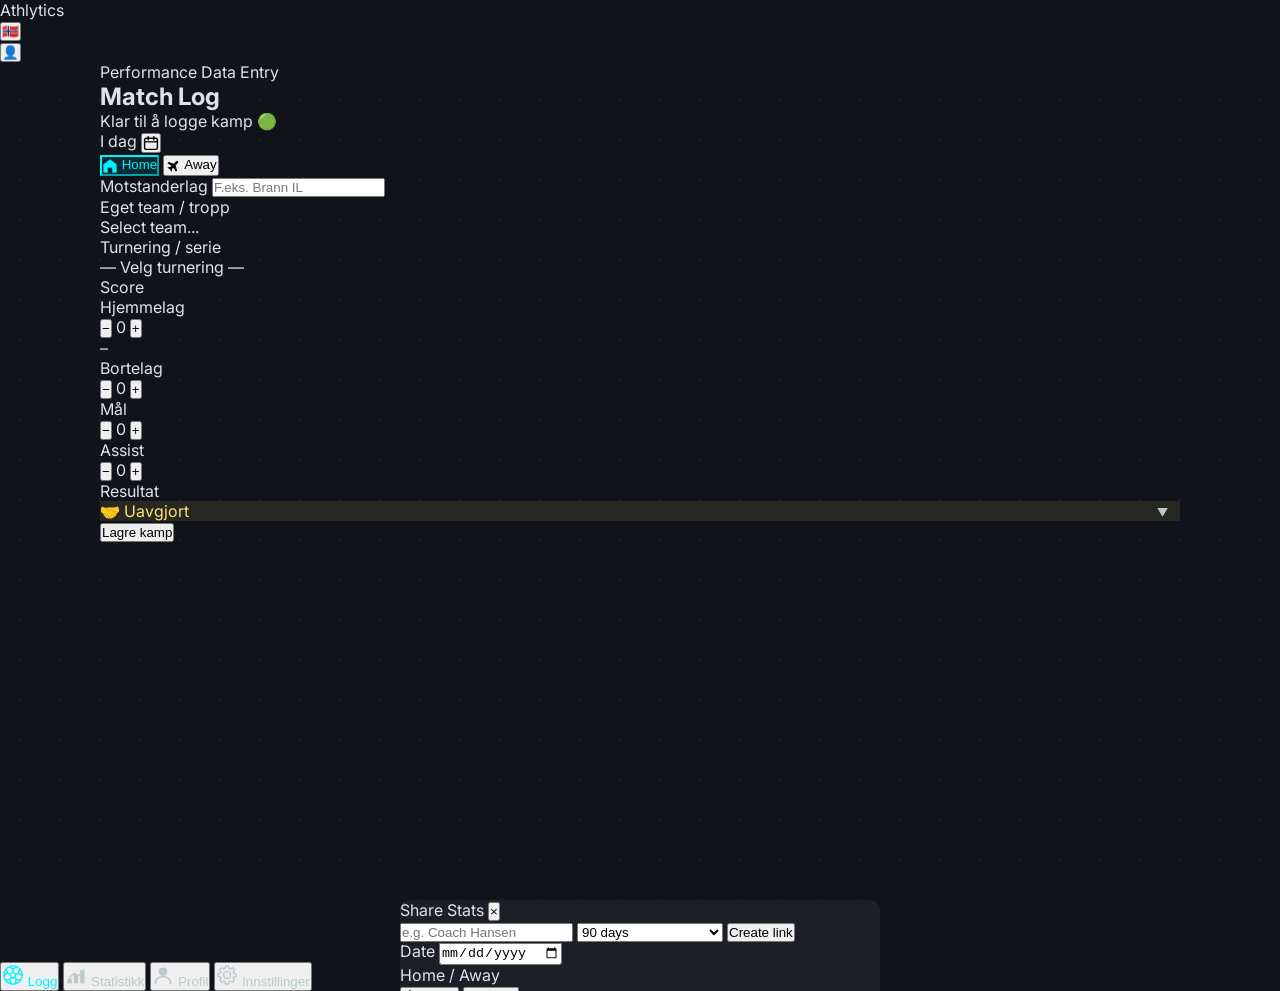
==== app.html @ 0e570acd "fix(redesign): address code review — restore missing IDs, fix pricing, demo banner - Add id="team-ch" ====
<!DOCTYPE html>
<html lang="no" class="dark">
<head>
<meta charset="UTF-8">
<meta name="viewport" content="width=device-width, initial-scale=1.0, maximum-scale=1.0, user-scalable=no">
<meta name="mobile-web-app-capable" content="yes">
<meta name="apple-mobile-web-app-capable" content="yes">
<meta name="apple-mobile-web-app-status-bar-style" content="black-translucent">
<meta name="apple-mobile-web-app-title" content="Athlytics">
<meta name="screen-orientation" content="portrait">
<title>Athlytics Sport</title>
<link rel="preconnect" href="https://fonts.googleapis.com">
<link rel="preconnect" href="https://fonts.gstatic.com" crossorigin>
<link href="https://fonts.googleapis.com/css2?family=Space+Grotesk:wght@300;400;500;600;700&family=Inter:wght@400;500;600&display=swap" rel="stylesheet">
<script>
  tailwind.config = {
    darkMode: "class",
    theme: {
      extend: {
        colors: {
          "surface":                   "#10141a",
          "surface-container-lowest":  "#0a0e14",
          "surface-container-low":     "#181c22",
          "surface-container":         "#1c2026",
          "surface-container-high":    "#262a31",
          "surface-container-highest": "#31353c",
          "surface-bright":            "#353940",
          "primary":                   "#e1fdff",
          "primary-container":         "#00f2ff",
          "primary-fixed-dim":         "#00dbe7",
          "on-primary":                "#00363a",
          "on-surface":                "#dfe2eb",
          "on-surface-variant":        "#b9cacb",
          "outline-variant":           "#3a494b",
          "tertiary-fixed":            "#ffe173",
          "error":                     "#ffb4ab",
        },
        fontFamily: {
          "headline": ["Space Grotesk", "sans-serif"],
          "body":     ["Inter", "sans-serif"],
        },
        borderRadius: {
          DEFAULT: "0.5rem",
          lg:      "0.5rem",
          xl:      "0.75rem",
          full:    "9999px",
        },
      },
    },
  }
</script>
<script src="https://cdn.tailwindcss.com"></script>
<script src="https://cdn.jsdelivr.net/npm/chart.js@4/dist/chart.umd.min.js" defer></script>
<link rel="stylesheet" href="style.css">
</head>
<body>

<header class="fixed top-0 inset-x-0 z-50 bg-surface-container-highest/60 backdrop-blur-xl border-b border-outline-variant/30" style="backdrop-filter:blur(20px);-webkit-backdrop-filter:blur(20px);">
  <div class="flex items-center justify-between px-4 h-[52px] max-w-[480px] mx-auto">
    <!-- Logo -->
    <div class="flex items-center gap-2">
      <span class="w-2 h-2 bg-primary-container rounded-sm inline-block"></span>
      <span class="font-headline font-bold text-xs tracking-[0.2em] text-on-surface uppercase">Athlytics</span>
    </div>
    <!-- Right: lang picker + avatar -->
    <div class="flex items-center gap-3">
      <div class="lang-picker-wrap relative">
        <button class="lang-flag-btn text-xl p-1 rounded" id="lang-flag-btn-global" data-action="toggleLangPicker" title="Change language"></button>
        <div class="lang-picker-dropdown hidden absolute right-0 top-9 bg-surface-container border border-outline-variant/40 rounded-xl overflow-hidden z-50 shadow-lg min-w-[140px]" id="lang-picker-dropdown-global">
          <button class="flex items-center gap-2 w-full px-4 py-3 text-on-surface font-body text-sm hover:bg-primary-container/10 text-left" data-action="setLang" data-lang="no"><img src="/icons/flag-no.svg" alt="" class="flag-svg-icon"> Norsk</button>
          <button class="flex items-center gap-2 w-full px-4 py-3 text-on-surface font-body text-sm hover:bg-primary-container/10 text-left" data-action="setLang" data-lang="en"><img src="/icons/flag-en.svg" alt="" class="flag-svg-icon"> English</button>
        </div>
      </div>
      <button class="w-8 h-8 rounded-full bg-surface-container-high border border-outline-variant/40 flex items-center justify-center text-sm" data-action="switchTab" data-tab="profil" aria-label="Profile">
        <span id="nav-avatar-emoji">👤</span>
      </button>
    </div>
  </div>
</header>

  <!-- Demo banner — visible when unauthenticated -->
  <div class="demo-banner fixed top-[52px] inset-x-0 z-40 items-center justify-between gap-2 px-4 py-2 bg-surface-container-high border-b border-outline-variant/40 text-sm" id="demo-banner">
    <span class="text-on-surface-variant" data-i18n="demo_banner_text">You're viewing demo data — create a free account to track your own</span>
    <div class="flex items-center gap-2 shrink-0">
      <button class="px-3 py-1 rounded-full bg-primary-container text-on-primary text-xs font-headline font-semibold" data-action="openAuthOverlay" data-i18n="demo_banner_signup">Sign up free</button>
      <button class="text-on-surface-variant hover:text-on-surface" data-action="dismissDemoBanner" aria-label="Dismiss">✕</button>
    </div>
  </div>

  <!-- Auth overlay — full-screen, hidden by default -->
  <div class="auth-overlay" id="auth-overlay">
    <div class="bg-surface-container rounded-xl w-full max-w-sm mx-4 p-6 border border-outline-variant/40" id="auth-modal" role="dialog" aria-modal="true" aria-labelledby="auth-dialog-title">
      <h2 id="auth-dialog-title" class="sr-only"></h2>

      <!-- Login view -->
      <div class="auth-view" id="auth-login-view">
        <h2 class="font-headline font-semibold text-2xl text-on-surface mb-5" data-i18n="auth_login_title">Log in</h2>
        <div class="hidden text-error text-sm mb-3 p-3 bg-error/10 rounded-lg" id="auth-login-error"></div>
        <form novalidate class="flex flex-col gap-3">
          <input type="email" id="auth-login-email"
                 class="w-full bg-surface-container-low border border-outline-variant/40 rounded-lg px-4 py-3 text-on-surface font-body text-sm outline-none focus:border-primary-container placeholder:text-on-surface-variant"
                 placeholder="Email" autocomplete="email">
          <input type="password" id="auth-login-password"
                 class="w-full bg-surface-container-low border border-outline-variant/40 rounded-lg px-4 py-3 text-on-surface font-body text-sm outline-none focus:border-primary-container placeholder:text-on-surface-variant"
                 placeholder="Password" autocomplete="current-password">
          <button class="w-full py-3 bg-primary-container text-on-primary font-headline font-semibold rounded-lg mt-1" data-action="authLogin" data-i18n="auth_login_btn">Log in</button>
        </form>
        <button class="w-full mt-3 text-on-surface-variant text-sm hover:text-primary-container" data-action="authToggleView" data-i18n="auth_to_signup">Don't have an account? Sign up</button>
      </div>

      <!-- Signup view -->
      <div class="auth-view hidden" id="auth-signup-view">
        <h2 class="font-headline font-semibold text-2xl text-on-surface mb-5" data-i18n="auth_signup_title">Create account</h2>
        <div class="hidden text-error text-sm mb-3 p-3 bg-error/10 rounded-lg" id="auth-signup-error"></div>
        <form novalidate class="flex flex-col gap-3">
          <input type="email" id="auth-signup-email"
                 class="w-full bg-surface-container-low border border-outline-variant/40 rounded-lg px-4 py-3 text-on-surface font-body text-sm outline-none focus:border-primary-container placeholder:text-on-surface-variant"
                 placeholder="Email" autocomplete="email">
          <input type="password" id="auth-signup-password"
                 class="w-full bg-surface-container-low border border-outline-variant/40 rounded-lg px-4 py-3 text-on-surface font-body text-sm outline-none focus:border-primary-container placeholder:text-on-surface-variant"
                 placeholder="Password" autocomplete="new-password">
          <input type="password" id="auth-signup-confirm"
                 class="w-full bg-surface-container-low border border-outline-variant/40 rounded-lg px-4 py-3 text-on-surface font-body text-sm outline-none focus:border-primary-container placeholder:text-on-surface-variant"
                 placeholder="Confirm password" autocomplete="new-password">
          <button class="w-full py-3 bg-primary-container text-on-primary font-headline font-semibold rounded-lg mt-1" data-action="authSignup" data-i18n="auth_signup_btn">Create account</button>
        </form>
        <button class="w-full mt-3 text-on-surface-variant text-sm hover:text-primary-container" data-action="authToggleView" data-i18n="auth_to_login">Already have an account? Log in</button>
      </div>
    </div>
  </div>

<div class="landscape-block">
  <div class="text-4xl mb-3">📱</div>
  <p class="font-headline font-semibold text-on-surface-variant text-sm uppercase tracking-widest" data-i18n="landscape_rotate">Rotate to portrait</p>
</div>

<!-- ══════════════════════════════════ LOGG ══════════════════════════════════ -->
<main class="pt-[52px]">
<section class="screen active" id="screen-log" aria-label="Match log">
  <!-- Screen title -->
  <div class="px-6 pt-5 pb-3">
    <p class="text-[10px] font-headline font-semibold uppercase tracking-[0.15em] text-on-surface-variant mb-1" data-i18n="log_screen_label">Performance Data Entry</p>
    <h1 class="font-headline font-bold text-2xl text-on-surface" id="log-heading">Match <span class="text-primary-container" data-i18n="tab_log">Log</span></h1>
    <p class="text-xs text-on-surface-variant mt-1" id="log-sub"></p>
  </div>

  <form class="px-6 pb-6 flex flex-col gap-3" id="log-form" novalidate>

    <!-- Date + match type row -->
    <div class="date-compact-section">
      <div class="flex items-center justify-between gap-2">
        <div class="flex items-center gap-2">
          <span class="font-headline font-semibold text-on-surface text-base" id="date-display-label">Today</span>
          <button type="button" class="text-on-surface-variant p-1 rounded" id="date-toggle-btn" title="Change date"><span class="match-svg-icon match-icon-date"></span></button>
        </div>
        <div class="flex gap-2 match-type-mini-toggle">
          <button type="button" class="match-type-mini-btn active flex items-center gap-1.5 px-3 h-9 rounded-lg border border-outline-variant/40 bg-surface-container text-on-surface-variant font-headline font-semibold text-sm" id="btn-home-toggle" data-action="setMatchType" data-match-type="home">
            <span class="match-svg-icon match-icon-home"></span> <span data-i18n="home_match">Home</span>
          </button>
          <button type="button" class="match-type-mini-btn flex items-center gap-1.5 px-3 h-9 rounded-lg border border-outline-variant/40 bg-surface-container text-on-surface-variant font-headline font-semibold text-sm" id="btn-away-toggle" data-action="setMatchType" data-match-type="away">
            <span class="match-svg-icon match-icon-away"></span> <span data-i18n="away_match">Away</span>
          </button>
        </div>
      </div>
      <input type="date" id="date" class="date-input-hidden">
    </div>

    <!-- Opponent + Team (2-col) -->
    <div class="grid grid-cols-2 gap-3">
      <div>
        <label class="block text-[10px] font-headline font-semibold uppercase tracking-wider text-on-surface-variant mb-1.5" id="label-opponent" for="opponent" data-i18n="label_opponent">Opponent</label>
        <input type="text" id="opponent"
               class="w-full bg-surface-container border border-outline-variant/40 rounded-lg px-4 py-2.5 text-on-surface font-body text-sm outline-none focus:border-primary-container placeholder:text-on-surface-variant"
               placeholder="e.g. Brann IL" autocomplete="off">
      </div>
      <div>
        <label class="block text-[10px] font-headline font-semibold uppercase tracking-wider text-on-surface-variant mb-1.5" id="label-egetlag" data-i18n="label_own_team">Own team</label>
        <div class="team-selector-wrap relative">
          <div class="team-selected flex items-center justify-between bg-surface-container border border-outline-variant/40 rounded-lg px-4 py-2.5 cursor-pointer"
               id="team-selected" role="combobox" aria-haspopup="listbox" aria-expanded="false" aria-controls="team-dropdown" data-action="toggleTeamDropdown">
            <span class="team-selected-text text-on-surface-variant font-body text-sm" id="team-selected-text" data-i18n="placeholder_select_team">Select team...</span>
            <span class="team-chevron absolute right-3 top-1/2 -translate-y-1/2 text-on-surface-variant text-xs transition-transform" id="team-chevron">▼</span>
          </div>
          <div class="team-dropdown absolute top-full left-0 right-0 mt-1 bg-surface-container-low border border-primary-container rounded-lg z-50 overflow-hidden shadow-lg" id="team-dropdown" role="listbox">
            <div id="team-options-list"></div>
            <div class="flex gap-2 p-2 border-t border-outline-variant/40" id="team-new-row">
              <input class="flex-1 bg-surface-container border border-outline-variant/40 rounded px-3 py-2 text-on-surface font-body text-sm outline-none focus:border-primary-container placeholder:text-on-surface-variant" id="team-new-input" placeholder="New team name...">
              <button type="button" class="shrink-0 bg-primary-container text-on-primary font-headline font-semibold text-xs px-3 py-2 rounded" id="team-new-save-btn" data-action="saveNewTeamFromDropdown" data-i18n="btn_add">Add</button>
            </div>
          </div>
        </div>
      </div>
    </div>

    <!-- Tournament -->
    <div>
      <label class="block text-[10px] font-headline font-semibold uppercase tracking-wider text-on-surface-variant mb-1.5" id="label-turnering" data-i18n="label_tournament">Tournament / League</label>
      <div class="team-selector-wrap relative" id="tournament-selector-wrap">
        <div class="team-selected flex items-center justify-between bg-surface-container border border-outline-variant/40 rounded-lg px-4 py-2.5 cursor-pointer"
             id="tournament-trigger" role="combobox" aria-haspopup="listbox" aria-expanded="false" aria-controls="tournament-dropdown" data-action="toggleTournamentDropdown">
          <span class="team-selected-text text-on-surface-variant font-body text-sm" id="tournament-selected-text" data-i18n="placeholder_select_tournament">— Select tournament —</span>
          <span class="team-chevron absolute right-3 top-1/2 -translate-y-1/2 text-on-surface-variant text-xs transition-transform" id="tournament-chevron">▼</span>
        </div>
        <div class="team-dropdown absolute top-full left-0 right-0 mt-1 bg-surface-container-low border border-primary-container rounded-lg z-50 overflow-hidden shadow-lg" id="tournament-dropdown" role="listbox">
          <div id="tournament-options-list"></div>
          <div class="flex gap-2 p-2 border-t border-outline-variant/40" id="tournament-new-row">
            <input class="flex-1 bg-surface-container border border-outline-variant/40 rounded px-3 py-2 text-on-surface font-body text-sm outline-none focus:border-primary-container placeholder:text-on-surface-variant" id="tournament-new-input" placeholder="Tournament name...">
            <button type="button" class="shrink-0 bg-primary-container text-on-primary font-headline font-semibold text-xs px-3 py-2 rounded" id="tournament-new-save-btn" data-action="saveNewTournamentFromDropdown" data-i18n="btn_add">Add</button>
          </div>
        </div>
      </div>
    </div>

    <!-- Score row -->
    <div class="bg-surface-container rounded-xl p-4">
      <p class="text-[10px] font-headline font-semibold uppercase tracking-wider text-on-surface-variant text-center mb-3" data-i18n="label_score">Score</p>
      <div class="flex items-center justify-center gap-4">
        <div>
          <p class="score-team-label highlight text-[9px] font-headline font-bold uppercase tracking-wider text-primary-container text-center mb-1" id="label-home" data-i18n="home_team">Home</p>
          <div class="number-control flex items-center bg-surface-container-high rounded-lg overflow-hidden border border-outline-variant/40" role="group" aria-labelledby="label-home">
            <button type="button" class="num-btn w-10 h-10 text-primary-container text-xl flex items-center justify-center" data-action="adjust" data-type="home" data-delta="-1">−</button>
            <span class="num-display w-10 text-center font-headline font-bold text-2xl text-on-surface" id="home-display" aria-live="polite">0</span>
            <button type="button" class="num-btn w-10 h-10 text-primary-container text-xl flex items-center justify-center" data-action="adjust" data-type="home" data-delta="1">+</button>
          </div>
        </div>
        <span class="font-headline font-bold text-2xl text-on-surface-variant">–</span>
        <div>
          <p class="score-team-label text-[9px] font-headline font-bold uppercase tracking-wider text-on-surface-variant text-center mb-1" id="label-away" data-i18n="away_team">Away</p>
          <div class="number-control flex items-center bg-surface-container-high rounded-lg overflow-hidden border border-outline-variant/40">
            <button type="button" class="num-btn w-10 h-10 text-primary-container text-xl flex items-center justify-center" data-action="adjust" data-type="away" data-delta="-1">−</button>
            <span class="num-display w-10 text-center font-headline font-bold text-2xl text-on-surface" id="away-display" aria-live="polite">0</span>
            <button type="button" class="num-btn w-10 h-10 text-primary-container text-xl flex items-center justify-center" data-action="adjust" data-type="away" data-delta="1">+</button>
          </div>
        </div>
      </div>
    </div>

    <!-- Goals + Assists -->
    <div class="grid grid-cols-2 gap-3">
      <div>
        <span class="num-label block text-[10px] font-headline font-semibold uppercase tracking-wider text-on-surface-variant text-center mb-1.5" id="label-goals" data-i18n="label_goals">Goals</span>
        <div class="number-control flex items-center bg-surface-container border border-outline-variant/40 rounded-lg overflow-hidden">
          <button type="button" class="num-btn w-10 h-10 text-primary-container text-xl flex items-center justify-center" data-action="adjust" data-type="goals" data-delta="-1">−</button>
          <span class="num-display flex-1 text-center font-headline font-bold text-xl text-on-surface" id="goals-display" aria-live="polite">0</span>
          <button type="button" class="num-btn w-10 h-10 text-primary-container text-xl flex items-center justify-center" data-action="adjust" data-type="goals" data-delta="1">+</button>
        </div>
      </div>
      <div>
        <span class="num-label block text-[10px] font-headline font-semibold uppercase tracking-wider text-on-surface-variant text-center mb-1.5" id="label-assist" data-i18n="label_assist">Assists</span>
        <div class="number-control flex items-center bg-surface-container border border-outline-variant/40 rounded-lg overflow-hidden">
          <button type="button" class="num-btn w-10 h-10 text-primary-container text-xl flex items-center justify-center" data-action="adjust" data-type="assist" data-delta="-1">−</button>
          <span class="num-display flex-1 text-center font-headline font-bold text-xl text-on-surface" id="assist-display" aria-live="polite">0</span>
          <button type="button" class="num-btn w-10 h-10 text-primary-container text-xl flex items-center justify-center" data-action="adjust" data-type="assist" data-delta="1">+</button>
        </div>
      </div>
    </div>

    <!-- Result -->
    <div>
      <label class="block text-[10px] font-headline font-semibold uppercase tracking-wider text-on-surface-variant mb-1.5" id="label-result" data-i18n="label_result">Result</label>
      <div id="result-display" class="result-auto text-center font-headline font-bold text-lg py-3 rounded-lg border border-outline-variant/40 bg-surface-container text-on-surface-variant">–</div>
    </div>

    <!-- Submit -->
    <button class="submit-btn w-full py-4 bg-primary-container text-on-primary font-headline font-bold text-base uppercase tracking-wider rounded-lg mt-1 active:scale-[0.98] transition-transform" id="submit-btn" type="submit" data-action="saveMatch" data-i18n="btn_save_match">Save Match</button>
    <div class="hidden-badge" id="log-badge" style="display:none"></div>
  </form>
</section>

<!-- ══════════════════════════════════ STATS ══════════════════════════════════ -->
<section class="screen" id="screen-stats" aria-label="Statistics">
  <!-- Screen title -->
  <div class="px-6 pt-5 pb-3">
    <p class="text-[10px] font-headline font-semibold uppercase tracking-[0.15em] text-on-surface-variant mb-1" data-i18n="stats_screen_label">Performance Analytics</p>
    <h1 class="font-headline font-bold text-2xl text-on-surface" id="stats-heading">My <span class="text-primary-container" data-i18n="tab_stats">Stats</span><span id="stats-heading-season" class="text-on-surface-variant text-lg font-normal"></span></h1>
    <p class="text-xs text-on-surface-variant mt-1" id="stats-sub"></p>
  </div>

  <div class="stats-body px-6 pb-6">
    <!-- View toggle -->
    <div class="form-section mb-3">
      <div class="stats-view-toggle flex bg-surface-container-low rounded-lg p-1 gap-1" id="stats-view-toggle">
        <button class="stats-view-btn active flex-1 py-2 rounded font-headline font-semibold text-sm text-on-surface-variant transition-colors" id="stats-view-btn-overview" data-action="switchStatsView" data-view="overview" data-i18n="stats_overview">Overview</button>
        <button class="stats-view-btn flex-1 py-2 rounded font-headline font-semibold text-sm text-on-surface-variant transition-colors" id="stats-view-btn-analyse" data-action="switchStatsView" data-view="analyse"><span id="stats-analyse-text" data-i18n="stats_analyse">Analyse</span> <span class="premium-star text-tertiary-fixed">⭐</span></button>
      </div>
    </div>

    <!-- Filters -->
    <div id="stats-filters">
      <div class="mb-2">
        <div class="season-selector flex gap-2 overflow-x-auto pb-1" id="season-selector"></div>
      </div>
      <div class="mb-2 team-filter-row">
        <div class="season-selector flex gap-2 overflow-x-auto pb-1" id="team-filter-selector"></div>
      </div>
      <div class="mb-3 tournament-filter-row">
        <div class="season-selector flex gap-2 overflow-x-auto pb-1" id="tournament-filter-selector"></div>
      </div>
    </div>

    <!-- Content areas -->
    <div id="stats-desktop-grid">
      <div id="stats-content">
        <div class="loading flex flex-col items-center gap-3 py-12 text-on-surface-variant">
          <div class="spinner"></div>
          <span class="text-sm font-body" data-i18n="loading_stats">Loading stats...</span>
        </div>
      </div>
      <div id="stats-content-analyse"></div>
    </div>
  </div>

  <!-- Hidden badge for JS -->
  <div id="stats-header-badge" style="display:none"></div>
</section>

<!-- ══════════════════════════════════ PROFIL ══════════════════════════════════ -->
<section class="screen" id="screen-profil" aria-label="Profile">
  <!-- Screen title -->
  <div class="px-6 pt-5 pb-3">
    <p class="text-[10px] font-headline font-semibold uppercase tracking-[0.15em] text-on-surface-variant mb-1" data-i18n="profile_screen_label">Player Identity</p>
    <h1 class="font-headline font-bold text-2xl text-on-surface" id="profil-title">My <span class="text-primary-container" data-i18n="tab_profile">Profile</span></h1>
    <p class="text-xs text-on-surface-variant mt-1" id="profil-sub"></p>
  </div>

  <!-- Soft prompt banner -->
  <div class="hidden mx-6 mb-4 bg-surface-container border border-outline-variant/40 rounded-xl p-4" id="profile-prompt">
    <div class="flex items-start gap-3 mb-3">
      <div class="text-2xl" id="profile-prompt-icon">👋</div>
      <div>
        <h3 class="font-headline font-semibold text-on-surface text-sm mb-1" id="profile-prompt-title"></h3>
        <p class="text-on-surface-variant text-xs font-body" id="profile-prompt-desc"></p>
      </div>
    </div>
    <button class="text-on-surface-variant text-xs underline" data-action="dismissProfilePrompt" id="profile-prompt-skip"></button>
  </div>

  <div class="profil-body px-6 pb-6 flex flex-col gap-4">

    <!-- Avatar -->
    <div class="flex items-center gap-4">
      <div class="avatar-circle relative w-16 h-16 rounded-full bg-surface-container-high border-2 border-primary-container/40 flex items-center justify-center text-2xl cursor-pointer shrink-0"
           id="avatar-icon" data-action="triggerAvatarUpload" title="Change photo">
        <img id="avatar-img" src="" alt="" style="display:none;width:100%;height:100%;object-fit:cover;border-radius:50%;">
        <span id="avatar-emoji">⚽</span>
      </div>
      <input type="file" id="avatar-upload" accept="image/*" style="display:none" data-action="uploadImage">
      <div>
        <div class="font-headline font-semibold text-on-surface text-base" id="avatar-name"></div>
        <div class="text-on-surface-variant text-sm font-body" id="avatar-club"></div>
        <div class="text-primary-container text-xs mt-1 cursor-pointer" id="avatar-upload-hint" data-i18n="avatar_upload_hint">Tap to upload photo</div>
      </div>
    </div>

    <!-- Player info -->
    <div class="bg-surface-container rounded-xl p-4">
      <h3 class="profil-card-title font-headline font-semibold text-xs uppercase tracking-wider text-primary-container mb-3" id="profil-card-spillerinfo" data-i18n="profile_player_info">Player Info</h3>
      <div class="flex flex-col gap-3">
        <div class="profil-field">
          <label class="block text-[10px] font-headline font-semibold uppercase tracking-wider text-on-surface-variant mb-1" id="profil-label-name" for="profil-name" data-i18n="label_name">Name</label>
          <input class="profil-field-input w-full bg-surface-container-low border border-outline-variant/40 rounded-lg px-4 py-2.5 text-on-surface font-body text-sm outline-none focus:border-primary-container placeholder:text-on-surface-variant"
                 id="profil-name" type="text" placeholder="Full name" autocomplete="off" data-action="updateAvatar">
        </div>
        <div class="profil-field">
          <label class="block text-[10px] font-headline font-semibold uppercase tracking-wider text-on-surface-variant mb-1" id="profil-label-club" for="profil-club" data-i18n="label_club">Club</label>
          <input class="profil-field-input w-full bg-surface-container-low border border-outline-variant/40 rounded-lg px-4 py-2.5 text-on-surface font-body text-sm outline-none focus:border-primary-container placeholder:text-on-surface-variant"
                 id="profil-club" type="text" placeholder="e.g. Stabæk" autocomplete="off" data-action="updateAvatar">
        </div>
      </div>
    </div>

    <!-- Tournaments -->
    <div class="bg-surface-container rounded-xl p-4">
      <h3 class="profil-card-title font-headline font-semibold text-xs uppercase tracking-wider text-primary-container mb-3" id="profil-card-tournaments" data-i18n="profile_tournaments">🏆 My Tournaments</h3>
      <div class="team-list mb-3" id="profile-tournament-list"></div>
      <div class="add-team-row flex gap-2">
        <input class="add-team-input flex-1 bg-surface-container-low border border-outline-variant/40 rounded-lg px-3 py-2 text-on-surface font-body text-sm outline-none focus:border-primary-container placeholder:text-on-surface-variant"
               id="profile-new-tournament" placeholder="Add tournament..." autocomplete="off">
        <button class="add-team-btn shrink-0 w-9 h-9 bg-primary-container text-on-primary rounded-lg font-headline font-bold text-lg flex items-center justify-center" data-action="addTournament">＋</button>
      </div>
    </div>

    <!-- Teams -->
    <div class="bg-surface-container rounded-xl p-4">
      <h3 class="profil-card-title font-headline font-semibold text-xs uppercase tracking-wider text-primary-container mb-3" id="profil-card-teams" data-i18n="profile_teams">My Teams</h3>
      <div class="team-list mb-3" id="profile-team-list"></div>
      <div class="add-team-row flex gap-2">
        <input class="add-team-input flex-1 bg-surface-container-low border border-outline-variant/40 rounded-lg px-3 py-2 text-on-surface font-body text-sm outline-none focus:border-primary-container placeholder:text-on-surface-variant"
               id="profile-team-input" placeholder="Add team...">
        <button class="add-team-btn shrink-0 w-9 h-9 bg-primary-container text-on-primary rounded-lg font-headline font-bold text-lg flex items-center justify-center" data-action="addTeamFromProfile">＋</button>
      </div>
    </div>

    <button class="profil-save-btn w-full py-3.5 bg-primary-container text-on-primary font-headline font-bold text-sm uppercase tracking-wider rounded-lg" id="btn-save-profil" data-action="saveProfile" data-i18n="btn_save_profile">Save Profile</button>
    <div class="profil-saved hidden text-center text-primary-container text-sm font-headline font-semibold" id="profil-saved">✓ Saved</div>
  </div>
</section>

<!-- ══════════════════════════════════ TAB BAR ══════════════════════════════════ -->
<!-- ══════════════════ SETTINGS ══════════════════ -->
<section class="screen" id="screen-settings" aria-label="Settings">
  <!-- Screen title -->
  <div class="px-6 pt-5 pb-3">
    <p class="text-[10px] font-headline font-semibold uppercase tracking-[0.15em] text-on-surface-variant mb-1" data-i18n="settings_screen_label">Global Preferences</p>
    <h1 class="font-headline font-bold text-2xl text-on-surface">Set<span class="text-primary-container" data-i18n="tab_settings">tings</span></h1>
    <p class="text-xs text-on-surface-variant mt-1" id="settings-sub" data-i18n="settings_sub">Customise Athlytics Sport</p>
  </div>

  <div class="px-6 pb-6 flex flex-col gap-4">

    <!-- Language -->
    <div class="settings-section bg-surface-container rounded-xl p-4">
      <h3 class="font-headline font-semibold text-xs uppercase tracking-wider text-primary-container mb-2" id="st-lang-title" data-i18n="st_lang_title">🌍 Language</h3>
      <p class="text-on-surface-variant text-xs font-body mb-3" id="st-lang-desc" data-i18n="st_lang_desc">Choose app language.</p>
      <div class="settings-options flex flex-wrap gap-2" id="settings-lang-options"></div>
    </div>

    <!-- Sport -->
    <div class="settings-section bg-surface-container rounded-xl p-4">
      <h3 class="font-headline font-semibold text-xs uppercase tracking-wider text-primary-container mb-2" id="st-sport-title" data-i18n="st_sport_title">🏅 Sport</h3>
      <p class="text-on-surface-variant text-xs font-body mb-3" id="st-sport-desc" data-i18n="st_sport_desc">Choose your primary sport.</p>
      <div class="settings-options flex flex-wrap gap-2" id="settings-sport-options"></div>
    </div>

    <!-- Season format -->
    <div class="settings-section bg-surface-container rounded-xl p-4">
      <h3 class="font-headline font-semibold text-xs uppercase tracking-wider text-primary-container mb-2" id="st-sf-title" data-i18n="st_sf_title">📅 Season Format</h3>
      <p class="text-on-surface-variant text-xs font-body mb-3" id="st-sf-desc" data-i18n="st_sf_desc">Calendar year (2025) or season (2025–2026).</p>
      <div class="settings-options flex flex-wrap gap-2" id="settings-season-format-options"></div>
    </div>

    <!-- Date format -->
    <div class="settings-section bg-surface-container rounded-xl p-4">
      <h3 class="font-headline font-semibold text-xs uppercase tracking-wider text-primary-container mb-2" id="st-df-title" data-i18n="st_df_title">📅 Date Format</h3>
      <p class="text-on-surface-variant text-xs font-body mb-3" id="st-df-desc" data-i18n="st_df_desc">Choose how dates are displayed.</p>
      <div class="settings-options flex flex-wrap gap-2" id="settings-date-format-options"></div>
    </div>

    <!-- Active season -->
    <div class="settings-section bg-surface-container rounded-xl p-4">
      <h3 class="font-headline font-semibold text-xs uppercase tracking-wider text-primary-container mb-2" id="st-as-title" data-i18n="st_as_title">⭐ Active Season</h3>
      <p class="text-on-surface-variant text-xs font-body mb-3" id="st-as-desc" data-i18n="st_as_desc">Default season in Log and Stats.</p>
      <div class="settings-options flex flex-wrap gap-2 mb-3" id="settings-active-season-options"></div>
      <div class="flex gap-2">
        <input id="settings-new-season" type="text"
               class="settings-add-season-input flex-1 bg-surface-container-low border border-outline-variant/40 rounded-lg px-3 py-2 text-on-surface font-body text-sm outline-none focus:border-primary-container placeholder:text-on-surface-variant"
               placeholder="Add season (e.g. 2027)">
        <button data-action="addSeason" class="settings-add-season-btn shrink-0 px-3 py-2 bg-primary-container text-on-primary font-headline font-semibold text-xs rounded-lg" id="settings-add-season-btn" data-i18n="btn_add_season">+ Add</button>
      </div>
    </div>

    <!-- Self-assessment toggle -->
    <div class="settings-section bg-surface-container rounded-xl p-4">
      <div class="flex items-center justify-between mb-2">
        <h3 class="font-headline font-semibold text-xs uppercase tracking-wider text-primary-container" id="st-assess-title-text" data-i18n="st_assess_title">⭐ Self-assessment</h3>
        <span class="export-premium-badge text-[10px] font-headline font-bold px-2 py-0.5 rounded-full bg-tertiary-fixed/10 text-tertiary-fixed border border-tertiary-fixed/30">⭐ Premium</span>
      </div>
      <p class="text-on-surface-variant text-xs font-body mb-3" id="st-assess-desc" data-i18n="st_assess_desc">Show self-assessment form after each match.</p>
      <div class="settings-options flex flex-wrap gap-2" id="settings-assess-options"></div>
    </div>

    <!-- Export -->
    <div class="export-section bg-surface-container rounded-xl p-4">
      <div class="flex items-center justify-between mb-1">
        <h3 class="export-title font-headline font-semibold text-sm text-on-surface" data-i18n="export_title">📤 Export Data</h3>
        <span class="text-[10px] font-headline font-bold px-2 py-0.5 rounded-full bg-tertiary-fixed/10 text-tertiary-fixed border border-tertiary-fixed/30">⭐ Premium</span>
      </div>
      <p class="export-desc text-on-surface-variant text-xs font-body mb-3" data-i18n="export_desc">Download your match history as CSV or PDF.</p>
      <div class="export-btns flex gap-2">
        <button class="export-btn flex-1 py-2.5 bg-surface-container-high border border-outline-variant/40 rounded-lg text-on-surface font-headline font-semibold text-sm" data-action="exportCSV" data-i18n="export_csv">📊 CSV</button>
        <button class="export-btn pdf-btn flex-1 py-2.5 bg-surface-container-high border border-outline-variant/40 rounded-lg text-on-surface font-headline font-semibold text-sm" data-action="exportPDF" data-i18n="export_pdf">📄 PDF</button>
      </div>
    </div>

    <!-- Share -->
    <div class="export-section bg-surface-container rounded-xl p-4">
      <div class="flex items-center justify-between mb-1">
        <h3 class="export-title font-headline font-semibold text-sm text-on-surface" id="st-share-title" data-i18n="st_share_title">🔗 Share Stats</h3>
        <span class="text-[10px] font-headline font-bold px-2 py-0.5 rounded-full bg-tertiary-fixed/10 text-tertiary-fixed border border-tertiary-fixed/30">⭐ Premium</span>
      </div>
      <p class="export-desc text-on-surface-variant text-xs font-body mb-3" id="st-share-desc" data-i18n="st_share_desc">Share your stats with others.</p>
      <button class="export-btn w-full py-2.5 bg-surface-container-high border border-outline-variant/40 rounded-lg text-on-surface font-headline font-semibold text-sm" data-action="openSharePanel" id="share-manage-btn" data-i18n="share_manage">Manage share links</button>
    </div>

    <!-- Danger zone -->
    <div class="danger-zone bg-surface-container rounded-xl p-4" id="st-danger-zone" hidden>
      <h3 class="export-title font-headline font-semibold text-sm text-error mb-3" id="st-danger-title">Danger Zone</h3>

      <div class="danger-item mb-3">
        <button type="button" class="danger-btn danger-btn--outline w-full py-2.5 border border-error/40 text-error font-headline font-semibold text-sm rounded-lg" data-action="toggleDangerPanel" data-type="matches" id="danger-btn-matches">Delete match history</button>
        <div class="danger-panel mt-3" id="danger-panel-matches" hidden>
          <p class="danger-warn text-on-surface-variant text-xs font-body mb-3" id="danger-warn-matches">This will permanently delete all your match data.</p>
          <input type="text" class="danger-input w-full bg-surface-container-low border border-error/40 rounded-lg px-3 py-2 text-on-surface font-body text-sm outline-none mb-3 placeholder:text-on-surface-variant/60"
                 id="danger-input-matches" data-action="dangerInput" data-danger-type="matches" placeholder='type "delete matches" to confirm' autocomplete="off" aria-label="Confirmation phrase">
          <div class="danger-panel-actions flex gap-2">
            <button type="button" class="danger-confirm-btn flex-1 py-2 bg-error text-[#690005] font-headline font-bold text-sm rounded-lg disabled:opacity-40" id="danger-confirm-matches" data-action="confirmDeleteMatches" disabled>Confirm</button>
            <button type="button" class="danger-cancel-link flex-1 py-2 text-on-surface-variant text-sm font-headline" data-action="toggleDangerPanel" data-type="matches" id="danger-cancel-matches">Cancel</button>
          </div>
        </div>
      </div>

      <div class="danger-item">
        <button type="button" class="danger-btn danger-btn--solid w-full py-2.5 bg-error text-[#690005] font-headline font-bold text-sm rounded-lg" data-action="toggleDangerPanel" data-type="account" id="danger-btn-account">Delete account</button>
        <div class="danger-panel mt-3" id="danger-panel-account" hidden>
          <p class="danger-warn text-on-surface-variant text-xs font-body mb-3" id="danger-warn-account">This will permanently delete all your data and account.</p>
          <input type="text" class="danger-input w-full bg-surface-container-low border border-error/40 rounded-lg px-3 py-2 text-on-surface font-body text-sm outline-none mb-3 placeholder:text-on-surface-variant/60"
                 id="danger-input-account" data-action="dangerInput" data-danger-type="account" placeholder='type "delete my account" to confirm' autocomplete="off" aria-label="Confirmation phrase">
          <div class="danger-panel-actions flex gap-2">
            <button type="button" class="danger-confirm-btn flex-1 py-2 bg-error text-[#690005] font-headline font-bold text-sm rounded-lg disabled:opacity-40" id="danger-confirm-account" data-action="confirmDeleteAccount" disabled>Confirm</button>
            <button type="button" class="danger-cancel-link flex-1 py-2 text-on-surface-variant text-sm font-headline" data-action="toggleDangerPanel" data-type="account" id="danger-cancel-account">Cancel</button>
          </div>
        </div>
      </div>
    </div>

    <button class="settings-logout-btn w-full py-3 border border-outline-variant/40 rounded-lg text-on-surface-variant font-headline font-semibold text-sm hover:border-error hover:text-error transition-colors" data-action="logout" data-i18n="auth_logout">Log out</button>
    <p class="text-center text-[10px] text-on-surface-variant/50 mt-2">Athlytics Sport v0.1 · football</p>
  </div>
</section>
</main>

<nav class="fixed bottom-0 inset-x-0 z-50 bg-surface-container-low border-t border-outline-variant/40" aria-label="Main navigation">
  <div class="flex max-w-[480px] mx-auto">
    <button class="tab-btn active flex-1 flex flex-col items-center gap-1 py-2 px-1" id="tab-log" role="tab" aria-selected="true" data-action="switchTab" data-tab="log">
      <span class="tab-icon relative"><span class="tab-svg-icon tab-icon-log"></span></span>
      <span class="tab-label text-[10px] font-headline font-semibold uppercase tracking-wider text-primary-container" data-i18n="tab_log">Log</span>
    </button>
    <button class="tab-btn flex-1 flex flex-col items-center gap-1 py-2 px-1" id="tab-stats" role="tab" aria-selected="false" data-action="switchTab" data-tab="stats">
      <span class="tab-icon"><span class="tab-svg-icon tab-icon-stats"></span></span>
      <span class="tab-label text-[10px] font-headline font-semibold uppercase tracking-wider text-on-surface-variant" data-i18n="tab_stats">Stats</span>
    </button>
    <button class="tab-btn flex-1 flex flex-col items-center gap-1 py-2 px-1" id="tab-profil" role="tab" aria-selected="false" data-action="switchTab" data-tab="profil">
      <span class="tab-icon relative"><span class="tab-svg-icon tab-icon-profile"></span><span class="tab-profile-badge" id="tab-profile-badge"></span></span>
      <span class="tab-label text-[10px] font-headline font-semibold uppercase tracking-wider text-on-surface-variant" data-i18n="tab_profile">Profile</span>
    </button>
    <button class="tab-btn flex-1 flex flex-col items-center gap-1 py-2 px-1" id="tab-settings" role="tab" aria-selected="false" data-action="switchTab" data-tab="settings">
      <span class="tab-icon"><span class="tab-svg-icon tab-icon-settings"></span></span>
      <span class="tab-label text-[10px] font-headline font-semibold uppercase tracking-wider text-on-surface-variant" data-i18n="tab_settings">Settings</span>
    </button>
  </div>
</nav>

<div class="toast" id="toast" aria-live="polite" aria-atomic="true"></div>

<!-- Delete confirm dialog -->
<div class="delete-confirm-backdrop" id="delete-confirm-backdrop" data-action="cancelDeleteMatch"></div>
<div class="delete-confirm-dialog" id="delete-confirm-dialog" role="alertdialog" aria-modal="true" aria-labelledby="delete-confirm-title">
  <div class="text-3xl mb-3">🗑</div>
  <div class="font-headline font-bold text-on-surface text-lg mb-1" id="delete-confirm-title">Delete match?</div>
  <div class="text-on-surface-variant text-sm font-body mb-5">Match against <strong id="delete-confirm-name" class="text-on-surface"></strong> will be permanently deleted.</div>
  <div class="delete-confirm-actions flex gap-3">
    <button class="delete-confirm-cancel flex-1 py-2.5 border border-outline-variant/40 rounded-lg text-on-surface-variant font-headline font-semibold text-sm" data-action="cancelDeleteMatch" data-i18n="btn_cancel">Cancel</button>
    <button class="delete-confirm-ok flex-1 py-2.5 bg-error text-[#690005] rounded-lg font-headline font-bold text-sm" data-action="confirmDeleteMatch" data-i18n="btn_delete">Delete</button>
  </div>
</div>

<!-- ══════════════════════════════════ EDIT MODAL ══════════════════════════════════ -->
<div class="modal-backdrop" id="modal-backdrop" data-action="closeModal"></div>
<div class="modal-sheet" id="modal-sheet" role="dialog" aria-modal="true" aria-labelledby="modal-title">
  <div class="modal-handle w-9 h-1 bg-outline-variant/60 rounded-full mx-auto mt-3 mb-4"></div>
  <div class="modal-header flex items-center justify-between px-5 pb-3 border-b border-outline-variant/40">
    <div class="modal-title font-headline font-bold text-on-surface text-lg" id="modal-title" data-i18n="modal_edit_title">Edit Match</div>
    <button class="modal-close-btn w-8 h-8 flex items-center justify-center text-on-surface-variant rounded-full bg-surface-container-high text-xl leading-none" data-action="closeModal" aria-label="Close">&times;</button>
  </div>
  <div class="modal-body px-5 py-4 flex flex-col gap-4">
    <div class="modal-field">
      <label class="block text-[10px] font-headline font-semibold uppercase tracking-wider text-on-surface-variant mb-1.5" for="modal-dato" data-i18n="label_date">Date</label>
      <input class="modal-input w-full bg-surface-container-low border border-outline-variant/40 rounded-lg px-4 py-2.5 text-on-surface font-body text-sm outline-none focus:border-primary-container" type="date" id="modal-dato">
    </div>
    <div class="modal-field">
      <label class="block text-[10px] font-headline font-semibold uppercase tracking-wider text-on-surface-variant mb-1.5" data-i18n="label_match_type">Home / Away</label>
      <div class="toggle-row grid grid-cols-2 gap-2">
        <button class="toggle-btn flex items-center justify-center gap-2 py-2.5 border border-outline-variant/40 bg-surface-container rounded-lg text-on-surface-variant font-headline font-semibold text-sm" id="modal-btn-home" data-action="setModalMatchType" data-match-type="home"><span class="match-svg-icon match-icon-home"></span> <span data-i18n="home_match">Home</span></button>
        <button class="toggle-btn flex items-center justify-center gap-2 py-2.5 border border-outline-variant/40 bg-surface-container rounded-lg text-on-surface-variant font-headline font-semibold text-sm" id="modal-btn-away" data-action="setModalMatchType" data-match-type="away"><span class="match-svg-icon match-icon-away"></span> <span data-i18n="away_match">Away</span></button>
      </div>
    </div>
    <div class="modal-field">
      <label class="block text-[10px] font-headline font-semibold uppercase tracking-wider text-on-surface-variant mb-1.5" for="modal-motstander" data-i18n="label_opponent">Opponent</label>
      <input class="modal-input w-full bg-surface-container-low border border-outline-variant/40 rounded-lg px-4 py-2.5 text-on-surface font-body text-sm outline-none focus:border-primary-container" type="text" id="modal-motstander" autocomplete="off">
    </div>
    <div class="modal-field">
      <label class="block text-[10px] font-headline font-semibold uppercase tracking-wider text-on-surface-variant mb-1.5" data-i18n="label_own_team">Own team</label>
      <div class="team-selector-wrap relative">
        <div class="team-selected flex items-center justify-between bg-surface-container-low border border-outline-variant/40 rounded-lg px-4 py-2.5 cursor-pointer"
             id="modal-team-trigger" role="combobox" aria-haspopup="listbox" aria-expanded="false" aria-controls="modal-team-dropdown" data-action="toggleModalTeamDropdown">
          <span class="team-selected-text text-on-surface-variant font-body text-sm" id="modal-own-team-text" data-i18n="placeholder_select_team">Select team...</span>
          <span class="team-chevron absolute right-3 top-1/2 -translate-y-1/2 text-on-surface-variant text-xs transition-transform" id="modal-team-chevron">▼</span>
        </div>
        <div class="team-dropdown absolute top-full left-0 right-0 mt-1 bg-surface-container-low border border-primary-container rounded-lg z-50 shadow-lg overflow-hidden" id="modal-team-dropdown" role="listbox">
          <div id="modal-team-options-list"></div>
        </div>
      </div>
      <input type="hidden" id="modal-own-team">
    </div>
    <div class="modal-field">
      <label class="block text-[10px] font-headline font-semibold uppercase tracking-wider text-on-surface-variant mb-1.5" data-i18n="label_tournament">Tournament</label>
      <div class="team-selector-wrap relative">
        <div class="team-selected flex items-center justify-between bg-surface-container-low border border-outline-variant/40 rounded-lg px-4 py-2.5 cursor-pointer"
             id="modal-tournament-trigger" role="combobox" aria-haspopup="listbox" aria-expanded="false" aria-controls="modal-tournament-dropdown" data-action="toggleModalTournamentDropdown">
          <span class="team-selected-text text-on-surface-variant font-body text-sm" id="modal-tournament-text" data-i18n="placeholder_select_tournament">Select tournament...</span>
          <span class="team-chevron absolute right-3 top-1/2 -translate-y-1/2 text-on-surface-variant text-xs transition-transform" id="modal-tournament-chevron">▼</span>
        </div>
        <div class="team-dropdown absolute top-full left-0 right-0 mt-1 bg-surface-container-low border border-primary-container rounded-lg z-50 shadow-lg overflow-hidden" id="modal-tournament-dropdown" role="listbox">
          <div id="modal-tournament-options-list"></div>
        </div>
      </div>
      <input type="hidden" id="modal-tournament">
    </div>
    <div class="modal-field">
      <label class="block text-[10px] font-headline font-semibold uppercase tracking-wider text-on-surface-variant mb-1.5" data-i18n="label_score">Score</label>
      <div class="modal-score-row flex items-center gap-3 justify-center">
        <div class="number-control flex items-center bg-surface-container-high border border-outline-variant/40 rounded-lg overflow-hidden">
          <button class="num-btn w-10 h-10 text-primary-container text-xl flex items-center justify-center" data-action="modalAdjust" data-type="home" data-delta="-1">−</button>
          <span class="num-display w-10 text-center font-headline font-bold text-2xl text-on-surface" id="modal-home" aria-live="polite">0</span>
          <button class="num-btn w-10 h-10 text-primary-container text-xl flex items-center justify-center" data-action="modalAdjust" data-type="home" data-delta="1">+</button>
        </div>
        <span class="font-headline font-bold text-2xl text-on-surface-variant">–</span>
        <div class="number-control flex items-center bg-surface-container-high border border-outline-variant/40 rounded-lg overflow-hidden">
          <button class="num-btn w-10 h-10 text-primary-container text-xl flex items-center justify-center" data-action="modalAdjust" data-type="away" data-delta="-1">−</button>
          <span class="num-display w-10 text-center font-headline font-bold text-2xl text-on-surface" id="modal-away" aria-live="polite">0</span>
          <button class="num-btn w-10 h-10 text-primary-container text-xl flex items-center justify-center" data-action="modalAdjust" data-type="away" data-delta="1">+</button>
        </div>
      </div>
    </div>
    <div class="modal-field">
      <div class="modal-stats-grid grid grid-cols-2 gap-3">
        <div>
          <label class="block text-[10px] font-headline font-semibold uppercase tracking-wider text-on-surface-variant mb-1.5" data-i18n="label_goals">Goals</label>
          <div class="number-control flex items-center bg-surface-container border border-outline-variant/40 rounded-lg overflow-hidden">
            <button class="num-btn w-10 h-10 text-primary-container text-xl flex items-center justify-center" data-action="modalAdjust" data-type="goals" data-delta="-1">−</button>
            <span class="num-display flex-1 text-center font-headline font-bold text-xl text-on-surface" id="modal-goals" aria-live="polite">0</span>
            <button class="num-btn w-10 h-10 text-primary-container text-xl flex items-center justify-center" data-action="modalAdjust" data-type="goals" data-delta="1">+</button>
          </div>
        </div>
        <div>
          <label class="block text-[10px] font-headline font-semibold uppercase tracking-wider text-on-surface-variant mb-1.5" data-i18n="label_assist">Assists</label>
          <div class="number-control flex items-center bg-surface-container border border-outline-variant/40 rounded-lg overflow-hidden">
            <button class="num-btn w-10 h-10 text-primary-container text-xl flex items-center justify-center" data-action="modalAdjust" data-type="assist" data-delta="-1">−</button>
            <span class="num-display flex-1 text-center font-headline font-bold text-xl text-on-surface" id="modal-assist" aria-live="polite">0</span>
            <button class="num-btn w-10 h-10 text-primary-container text-xl flex items-center justify-center" data-action="modalAdjust" data-type="assist" data-delta="1">+</button>
          </div>
        </div>
      </div>
    </div>
  </div>
  <div class="modal-divider h-px bg-outline-variant/40 mx-5"></div>
  <div id="modal-assessment-body"></div>
  <div class="modal-actions flex gap-3 px-5 py-4">
    <button class="modal-del-btn flex-1 py-2.5 border border-error/40 text-error font-headline font-semibold text-sm rounded-lg" data-action="deleteMatch" data-i18n="btn_delete_match">🗑 Delete</button>
    <button class="modal-save-btn flex-2 py-2.5 bg-primary-container text-on-primary font-headline font-bold text-sm rounded-lg px-6" data-action="saveEditedMatch" data-i18n="btn_save_changes">Save Changes</button>
  </div>
</div>

<!-- Assessment sheet (slide-up, Log tab context) -->
<div class="modal-backdrop" id="assessment-backdrop" data-action="closeAssessmentSheet"></div>
<div class="modal-sheet" id="assessment-sheet" role="dialog" aria-modal="true" aria-labelledby="assess-title">
  <div class="modal-handle w-9 h-1 bg-outline-variant/60 rounded-full mx-auto mt-3 mb-4"></div>
  <div class="modal-header flex items-center justify-between px-5 pb-3 border-b border-outline-variant/40">
    <div class="modal-title font-headline font-bold text-on-surface text-lg" id="assess-title"></div>
    <button class="modal-close-btn w-8 h-8 flex items-center justify-center text-on-surface-variant rounded-full bg-surface-container-high text-xl leading-none" data-action="closeAssessmentSheet">&times;</button>
  </div>
  <div class="assessment-body px-5 py-4" id="assessment-body"></div>
  <div class="modal-actions flex gap-3 px-5 py-4">
    <button class="modal-del-btn flex-1 py-2.5 border border-outline-variant/40 text-on-surface-variant font-headline font-semibold text-sm rounded-lg" data-action="closeAssessmentSheet" id="assess-skip-btn"></button>
    <button class="modal-save-btn flex-1 py-2.5 bg-primary-container text-on-primary font-headline font-bold text-sm rounded-lg" data-action="saveAssessment" id="assess-save-btn"></button>
  </div>
</div>

<!-- Share panel -->
<div id="share-panel-backdrop" class="modal-backdrop"></div>
<div id="share-panel" class="modal-sheet" role="dialog" aria-modal="true" aria-label="Share stats">
  <div class="modal-handle w-9 h-1 bg-outline-variant/60 rounded-full mx-auto mt-3 mb-4"></div>
  <div class="modal-header flex items-center justify-between px-5 pb-3 border-b border-outline-variant/40">
    <span class="modal-title font-headline font-bold text-on-surface text-lg" id="share-panel-title" data-i18n="share_title">Share Stats</span>
    <button class="modal-close-btn w-8 h-8 flex items-center justify-center text-on-surface-variant rounded-full bg-surface-container-high text-xl leading-none" data-action="closeSharePanel" aria-label="Close">×</button>
  </div>
  <div class="px-5 pb-8 overflow-y-auto">
    <div class="share-create-form flex flex-col gap-3 py-4">
      <input type="text" id="share-new-label"
             class="settings-input w-full bg-surface-container-low border border-outline-variant/40 rounded-lg px-4 py-2.5 text-on-surface font-body text-sm outline-none focus:border-primary-container placeholder:text-on-surface-variant"
             maxlength="40" placeholder="e.g. Coach Hansen" aria-label="Label">
      <select id="share-new-expiry"
              class="settings-select w-full bg-surface-container-low border border-outline-variant/40 rounded-lg px-4 py-2.5 text-on-surface font-body text-sm outline-none focus:border-primary-container">
        <option value="30">30 days</option>
        <option value="90" selected>90 days</option>
        <option value="season">End of active season</option>
        <option value="permanent">Permanent</option>
      </select>
      <button class="modal-save-btn w-full py-3 bg-primary-container text-on-primary font-headline font-bold text-sm rounded-lg" data-action="createShareToken" data-i18n="share_create">Create link</button>
    </div>
    <div id="share-panel-list"></div>
  </div>
</div>

<script type="module" src="js/main.js"></script>
</body>
</html>
---- style.css ----
/* ── RESET & BASE ── */
*, *::before, *::after { box-sizing: border-box; margin: 0; padding: 0; -webkit-tap-highlight-color: transparent; }
html, body { height: 100%; }
body { font-family: 'Inter', sans-serif; background: #10141a; color: #dfe2eb; overflow-x: hidden; }

/* ── GRID TEXTURE ── */
body::before {
  content: '';
  position: fixed;
  inset: 0;
  background-image: radial-gradient(#1c2026 1px, transparent 1px);
  background-size: 40px 40px;
  pointer-events: none;
  z-index: 0;
}

/* ── UTILITY ── */
.hidden { display: none !important; }
.sr-only { position: absolute; width: 1px; height: 1px; padding: 0; margin: -1px; overflow: hidden; clip: rect(0,0,0,0); white-space: nowrap; border: 0; }

/* ── LANDSCAPE BLOCK ── */
.landscape-block { display: none; position: fixed; inset: 0; z-index: 9999; background: #10141a; align-items: center; justify-content: center; flex-direction: column; gap: 16px; text-align: center; }
@media (orientation: landscape) and (max-height: 600px) { .landscape-block { display: flex; } }

/* ── SCREEN TRANSITIONS ── */
.screen { display: none; position: relative; z-index: 1; max-width: 480px; margin: 0 auto; padding: 0 0 calc(56px + 8px); min-height: 100vh; pointer-events: none; }
.screen.active { display: block; pointer-events: all; animation: fadeIn 0.2s ease; }
@keyframes fadeIn { from { opacity: 0; transform: translateY(6px); } to { opacity: 1; transform: translateY(0); } }

/* ── SVG ICON MASKING ── */
.tab-svg-icon {
  display: inline-block; width: 22px; height: 22px;
  background-color: #b9cacb;
  -webkit-mask-size: contain; mask-size: contain;
  -webkit-mask-repeat: no-repeat; mask-repeat: no-repeat;
  -webkit-mask-position: center; mask-position: center;
  transition: background-color 0.15s;
}
.tab-icon-log      { -webkit-mask-image: url('/icons/tab-log.svg');      mask-image: url('/icons/tab-log.svg'); }
.tab-icon-stats    { -webkit-mask-image: url('/icons/tab-stats.svg');    mask-image: url('/icons/tab-stats.svg'); }
.tab-icon-profile  { -webkit-mask-image: url('/icons/tab-profile.svg');  mask-image: url('/icons/tab-profile.svg'); }
.tab-icon-settings { -webkit-mask-image: url('/icons/tab-settings.svg'); mask-image: url('/icons/tab-settings.svg'); }
.tab-btn.active .tab-svg-icon { background-color: #00f2ff; }
.tab-btn .tab-label { color: #b9cacb; }
.tab-btn.active .tab-label { color: #00f2ff; }

.match-svg-icon {
  display: inline-block; width: 16px; height: 16px;
  background-color: currentColor;
  -webkit-mask-size: contain; mask-size: contain;
  -webkit-mask-repeat: no-repeat; mask-repeat: no-repeat;
  -webkit-mask-position: center; mask-position: center;
  vertical-align: middle;
}
.match-icon-home { -webkit-mask-image: url('/icons/match-home.svg'); mask-image: url('/icons/match-home.svg'); }
.match-icon-away { -webkit-mask-image: url('/icons/match-away.svg'); mask-image: url('/icons/match-away.svg'); }
.match-icon-date { -webkit-mask-image: url('/icons/date-toggle.svg'); mask-image: url('/icons/date-toggle.svg'); }

/* ── JS-TOGGLED STATE CLASSES ── */
.wins { color: #00f2ff; background: rgba(0,242,255,0.1); border-color: #00f2ff; }
.draw { color: #ffe173; background: rgba(255,225,115,0.1); border-color: #ffe173; }
.loss { color: #ffb4ab; background: rgba(255,180,171,0.1); border-color: #ffb4ab; }

.match-type-mini-btn.active { background: rgba(0,242,255,0.1); border-color: #00f2ff; color: #00f2ff; }
.match-type-mini-btn.active .match-svg-icon { background-color: #00f2ff; }
.toggle-btn.active { background: rgba(0,242,255,0.1); border-color: #00f2ff; color: #00f2ff; }
.toggle-btn.active .match-svg-icon { background-color: #00f2ff; }

.team-dropdown { display: none; }
.team-dropdown.open { display: block; animation: dropDown 0.15s ease; }
.team-selected.open { border-color: #00f2ff; }
.team-chevron { position: absolute; right: 12px; top: 50%; transform: translateY(-50%); color: #b9cacb; font-size: 11px; transition: transform 0.15s, color 0.15s; pointer-events: none; }
.team-chevron.open { transform: translateY(-50%) rotate(180deg); color: #00f2ff; }

.stats-view-btn.active { background: rgba(0,242,255,0.1); color: #00f2ff; }
.season-pill.active { background: #00f2ff; color: #00363a; border-color: #00f2ff; }

.modal-backdrop { display: none; position: fixed; inset: 0; background: rgba(0,0,0,0.7); z-index: 100; }
.modal-backdrop.open { display: block; }
.modal-sheet { position: fixed; bottom: 0; left: 50%; transform: translate(-50%, 100%); width: 100%; max-width: 480px; max-height: 90vh; overflow-y: auto; background: #1c2026; border-radius: 12px 12px 0 0; z-index: 101; transition: transform 0.3s cubic-bezier(0.32,0.72,0,1); }
.modal-sheet.open { transform: translate(-50%, 0); }

.auth-overlay { display: none; position: fixed; inset: 0; background: rgba(0,0,0,0.75); z-index: 200; align-items: center; justify-content: center; }
.auth-overlay.open { display: flex; }
.auth-view { display: none; }
.auth-view.active { display: block; }

.delete-confirm-backdrop { display: none; position: fixed; inset: 0; background: rgba(0,0,0,0.7); z-index: 200; }
.delete-confirm-backdrop.open { display: block; }
.delete-confirm-dialog { display: none; position: fixed; top: 50%; left: 50%; transform: translate(-50%, -50%); background: #1c2026; border-radius: 12px; padding: 24px; width: calc(100% - 48px); max-width: 320px; z-index: 201; text-align: center; }
.delete-confirm-dialog.open { display: block; }

.demo-banner { display: none; }
.demo-banner.visible { display: flex; }

.danger-panel { display: none; }
.danger-panel.open { display: block; }

@keyframes spin { to { transform: rotate(360deg); } }
.spinner { width: 24px; height: 24px; border: 2px solid rgba(58,73,75,0.4); border-top-color: #00f2ff; border-radius: 50%; animation: spin 0.8s linear infinite; display: inline-block; }

@keyframes modalSlideUp { from { transform: translate(-50%, 100%); } to { transform: translate(-50%, 0); } }
@keyframes dropDown { from { opacity: 0; transform: translateY(-4px); } to { opacity: 1; transform: translateY(0); } }
@keyframes toastIn { from { opacity: 0; transform: translateY(16px); } to { opacity: 1; transform: translateY(0); } }

.toast { position: fixed; bottom: calc(56px + 16px); left: 50%; transform: translateX(-50%); min-width: 240px; max-width: calc(100% - 48px); background: #262a31; border-radius: 10px; padding: 14px 20px; font-family: 'Inter', sans-serif; font-size: 14px; color: #dfe2eb; z-index: 300; display: none; animation: toastIn 0.4s cubic-bezier(0.34,1.56,0.64,1); }
.toast.show { display: block; }
.toast.success { border: 1px solid #00f2ff; }
.toast.error   { border: 1px solid #ffb4ab; }

.date-input-hidden { position: absolute; opacity: 0; pointer-events: none; width: 1px; height: 1px; }
.flag-svg-icon { width: 22px; height: 16px; border-radius: 2px; vertical-align: middle; }

.tab-profile-badge { position: absolute; top: -2px; right: -4px; width: 8px; height: 8px; background: #00f2ff; border-radius: 50%; display: none; }
.tab-profile-badge.show { display: block; }

canvas { max-width: 100%; }

/* ── JS-RENDERED COMPONENTS ── */
.stat-grid { display: grid; grid-template-columns: repeat(3, 1fr); gap: 8px; margin-bottom: 12px; }
.stat-card { background: #1c2026; border-radius: 8px; padding: 14px 10px; text-align: center; border: 1px solid rgba(58,73,75,0.4); }
.stat-num { font-family: 'Space Grotesk', sans-serif; font-size: 32px; font-weight: 700; line-height: 1; }
.stat-lbl { font-family: 'Space Grotesk', sans-serif; font-size: 10px; font-weight: 600; letter-spacing: 0.1em; text-transform: uppercase; color: #b9cacb; margin-top: 4px; display: block; }
.stat-num.cyan,  .stat-num.lime   { color: #00f2ff; }
.stat-num.gold                    { color: #ffe173; }
.stat-num.white                   { color: #dfe2eb; }
.stat-num.red,   .stat-num.danger { color: #ffb4ab; }

.wdl-bar { display: flex; gap: 2px; height: 6px; border-radius: 3px; overflow: hidden; margin-bottom: 6px; }
.wdl-bar-w { background: #00f2ff; }
.wdl-bar-d { background: #ffe173; }
.wdl-bar-l { background: #ffb4ab; }
.wdl-labels { display: flex; gap: 2px; font-family: 'Space Grotesk', sans-serif; font-size: 10px; font-weight: 600; text-transform: uppercase; letter-spacing: 0.05em; }
.wdl-label-w { color: #00f2ff; }
.wdl-label-d { color: #ffe173; }
.wdl-label-l { color: #ffb4ab; }

.match-row { background: #1c2026; border: 1px solid rgba(58,73,75,0.4); border-radius: 8px; padding: 10px 12px; margin-bottom: 6px; display: flex; align-items: center; gap: 10px; cursor: pointer; transition: border-color 0.15s; }
.match-row:hover { border-color: rgba(0,242,255,0.3); }
.match-chip { width: 28px; height: 28px; border-radius: 6px; display: flex; align-items: center; justify-content: center; font-family: 'Space Grotesk', sans-serif; font-size: 11px; font-weight: 700; flex-shrink: 0; }
.match-chip.win  { background: rgba(0,242,255,0.15); color: #00f2ff; }
.match-chip.draw { background: rgba(255,225,115,0.15); color: #ffe173; }
.match-chip.loss { background: rgba(255,180,171,0.15); color: #ffb4ab; }

.t-badge { font-family: 'Space Grotesk', sans-serif; font-size: 11px; font-weight: 700; padding: 2px 0; border-radius: 4px; letter-spacing: 0.04em; width: 40px; text-align: center; display: inline-block; }
.t-badge.win    { background: rgba(0,242,255,0.1); color: #00f2ff; }
.t-badge.draw   { background: rgba(255,225,115,0.1); color: #ffe173; }
.t-badge.loss   { background: rgba(255,180,171,0.1); color: #ffb4ab; }
.t-badge.goal, .t-badge.goals { background: rgba(0,242,255,0.1); color: #00f2ff; }
.t-badge.assist, .t-badge.ga  { background: rgba(0,242,255,0.06); color: #b9cacb; }

.season-pill { font-family: 'Space Grotesk', sans-serif; font-size: 12px; font-weight: 600; letter-spacing: 0.04em; padding: 5px 14px; border-radius: 9999px; border: 1.5px solid rgba(58,73,75,0.5); background: transparent; color: #b9cacb; cursor: pointer; transition: all 0.15s; white-space: nowrap; }
.season-pill:hover { border-color: #00f2ff; color: #00f2ff; }
.season-pill.active { background: #00f2ff; color: #00363a; border-color: #00f2ff; }

.settings-pill { font-family: 'Space Grotesk', sans-serif; font-size: 13px; font-weight: 600; letter-spacing: 0.04em; padding: 6px 16px; border-radius: 9999px; border: 1.5px solid rgba(58,73,75,0.5); background: transparent; color: #b9cacb; cursor: pointer; transition: all 0.15s; }
.settings-pill:hover { border-color: #00f2ff; color: #00f2ff; }
.settings-pill.active { background: #00f2ff; color: #00363a; border-color: #00f2ff; }

.team-item { display: flex; align-items: center; justify-content: space-between; padding: 8px 12px; background: #181c22; border-radius: 8px; margin-bottom: 6px; font-family: 'Inter', sans-serif; font-size: 14px; color: #dfe2eb; }
.team-item-remove { background: none; border: none; color: #b9cacb; cursor: pointer; font-size: 16px; padding: 2px 4px; border-radius: 4px; transition: color 0.15s; }
.team-item-remove:hover { color: #ffb4ab; }
.team-item.favorite { border-left: 2px solid #00f2ff; }

.form-streak { display: flex; gap: 4px; flex-wrap: wrap; }
.streak-dot { width: 24px; height: 24px; border-radius: 50%; display: flex; align-items: center; justify-content: center; font-family: 'Space Grotesk', sans-serif; font-size: 10px; font-weight: 700; }
.streak-dot.w { background: rgba(0,242,255,0.2); color: #00f2ff; }
.streak-dot.d { background: rgba(255,225,115,0.2); color: #ffe173; }
.streak-dot.l { background: rgba(255,180,171,0.2); color: #ffb4ab; }

.pro-gate { position: relative; overflow: hidden; }
.pro-gate-blur { filter: blur(4px); pointer-events: none; user-select: none; }
.pro-gate-overlay { position: absolute; inset: 0; display: flex; flex-direction: column; align-items: center; justify-content: center; background: rgba(16,20,26,0.7); }
.pro-badge { font-family: 'Space Grotesk', sans-serif; font-size: 11px; font-weight: 700; padding: 3px 10px; border-radius: 9999px; background: rgba(255,225,115,0.1); color: #ffe173; border: 1px solid rgba(255,225,115,0.3); letter-spacing: 0.08em; }

.loading { display: flex; flex-direction: column; align-items: center; gap: 12px; padding: 48px 0; color: #b9cacb; font-family: 'Space Grotesk', sans-serif; font-size: 13px; }

.split-card { background: #1c2026; border-radius: 8px; padding: 14px; border: 1px solid rgba(58,73,75,0.4); }
.split-grid { display: grid; grid-template-columns: 1fr 1fr; gap: 8px; margin-bottom: 12px; }

.pagination { display: flex; gap: 8px; justify-content: center; margin-top: 12px; }
.page-btn { font-family: 'Space Grotesk', sans-serif; font-size: 12px; font-weight: 600; padding: 6px 12px; border-radius: 8px; border: 1px solid rgba(58,73,75,0.4); background: #1c2026; color: #b9cacb; cursor: pointer; transition: all 0.15s; }
.page-btn.active, .page-btn:hover { background: rgba(0,242,255,0.1); border-color: #00f2ff; color: #00f2ff; }

.opponent-search { width: 100%; background: #1c2026; border: 1px solid rgba(58,73,75,0.4); border-radius: 8px; padding: 10px 14px; color: #dfe2eb; font-family: 'Inter', sans-serif; font-size: 14px; outline: none; margin-bottom: 8px; }
.opponent-search:focus { border-color: #00f2ff; }
.opponent-search::placeholder { color: #b9cacb; }

.stats-section-title { font-family: 'Space Grotesk', sans-serif; font-size: 11px; font-weight: 600; text-transform: uppercase; letter-spacing: 0.1em; color: #b9cacb; margin-bottom: 8px; margin-top: 16px; }

/* ── DESKTOP TWO-COLUMN STATS ── */
@media (min-width: 900px) {
  .screen { max-width: 1080px; }
  #stats-desktop-grid { display: grid; grid-template-columns: 1fr 1fr; gap: 24px; }
  .stats-view-toggle { display: none; }
  #stats-content, #stats-content-analyse { display: block !important; }
}
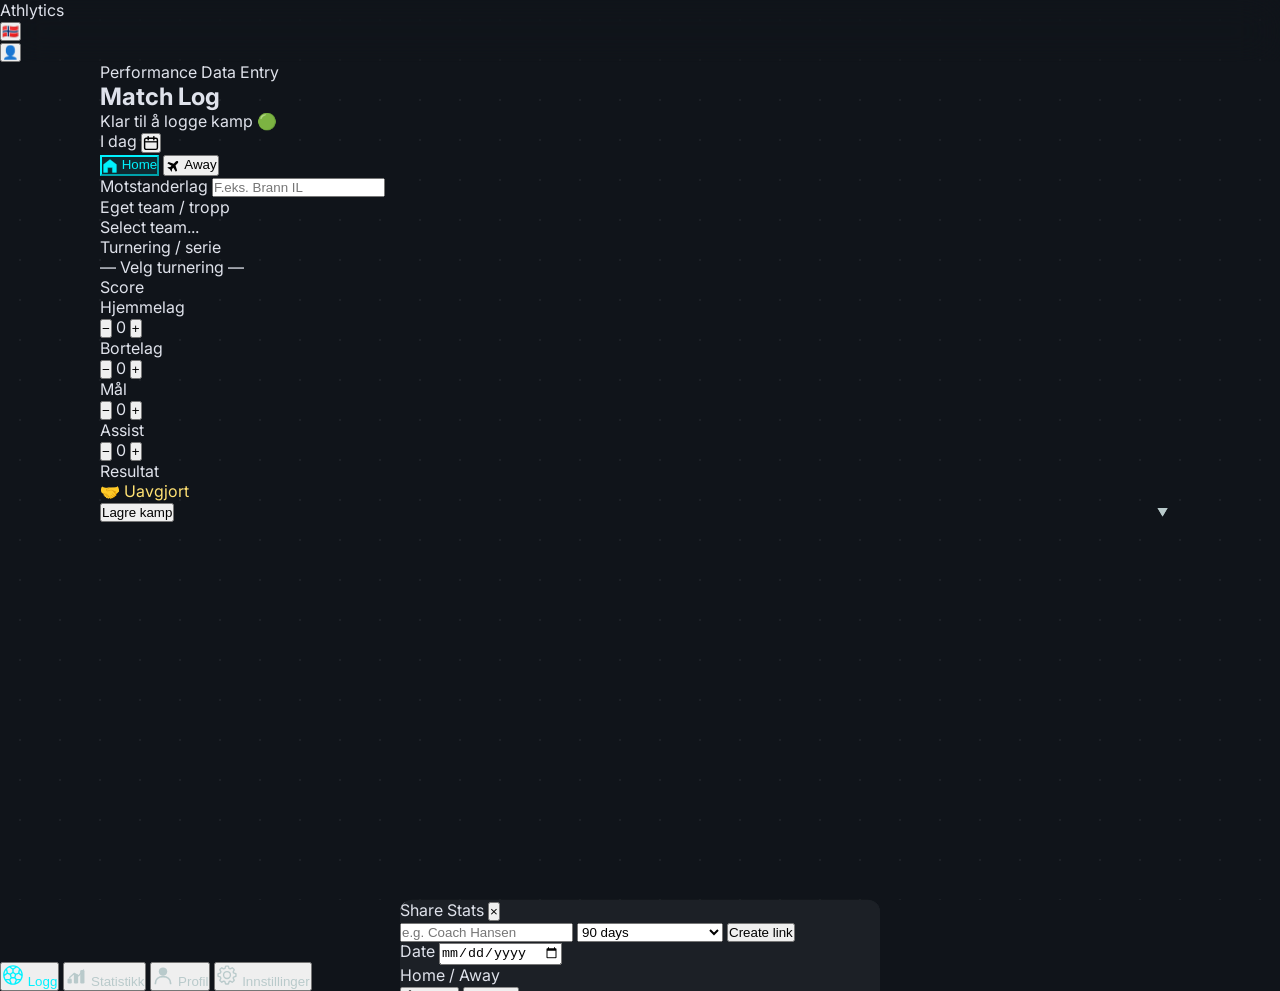
==== commit 545b078b: "fix(log): remove olive result background, remove stray score separator - Drop background from .wins/" ====
--- a/app.html
+++ b/app.html
@@ -12,6 +12,7 @@
 <link rel="preconnect" href="https://fonts.googleapis.com">
 <link rel="preconnect" href="https://fonts.gstatic.com" crossorigin>
 <link href="https://fonts.googleapis.com/css2?family=Space+Grotesk:wght@300;400;500;600;700&family=Inter:wght@400;500;600&display=swap" rel="stylesheet">
+<script src="https://cdn.tailwindcss.com"></script>
 <script>
   tailwind.config = {
     darkMode: "class",
@@ -49,7 +50,6 @@
     },
   }
 </script>
-<script src="https://cdn.tailwindcss.com"></script>
 <script src="https://cdn.jsdelivr.net/npm/chart.js@4/dist/chart.umd.min.js" defer></script>
 <link rel="stylesheet" href="style.css">
 </head>
@@ -223,7 +223,6 @@
             <button type="button" class="num-btn w-10 h-10 text-primary-container text-xl flex items-center justify-center" data-action="adjust" data-type="home" data-delta="1">+</button>
           </div>
         </div>
-        <span class="font-headline font-bold text-2xl text-on-surface-variant">–</span>
         <div>
           <p class="score-team-label text-[9px] font-headline font-bold uppercase tracking-wider text-on-surface-variant text-center mb-1" id="label-away" data-i18n="away_team">Away</p>
           <div class="number-control flex items-center bg-surface-container-high rounded-lg overflow-hidden border border-outline-variant/40">
--- a/style.css
+++ b/style.css
@@ -57,9 +57,9 @@
 .match-icon-date { -webkit-mask-image: url('/icons/date-toggle.svg'); mask-image: url('/icons/date-toggle.svg'); }
 
 /* ── JS-TOGGLED STATE CLASSES ── */
-.wins { color: #00f2ff; background: rgba(0,242,255,0.1); border-color: #00f2ff; }
-.draw { color: #ffe173; background: rgba(255,225,115,0.1); border-color: #ffe173; }
-.loss { color: #ffb4ab; background: rgba(255,180,171,0.1); border-color: #ffb4ab; }
+.wins { color: #00f2ff; border-color: #00f2ff; }
+.draw { color: #ffe173; border-color: #ffe173; }
+.loss { color: #ffb4ab; border-color: #ffb4ab; }
 
 .match-type-mini-btn.active { background: rgba(0,242,255,0.1); border-color: #00f2ff; color: #00f2ff; }
 .match-type-mini-btn.active .match-svg-icon { background-color: #00f2ff; }
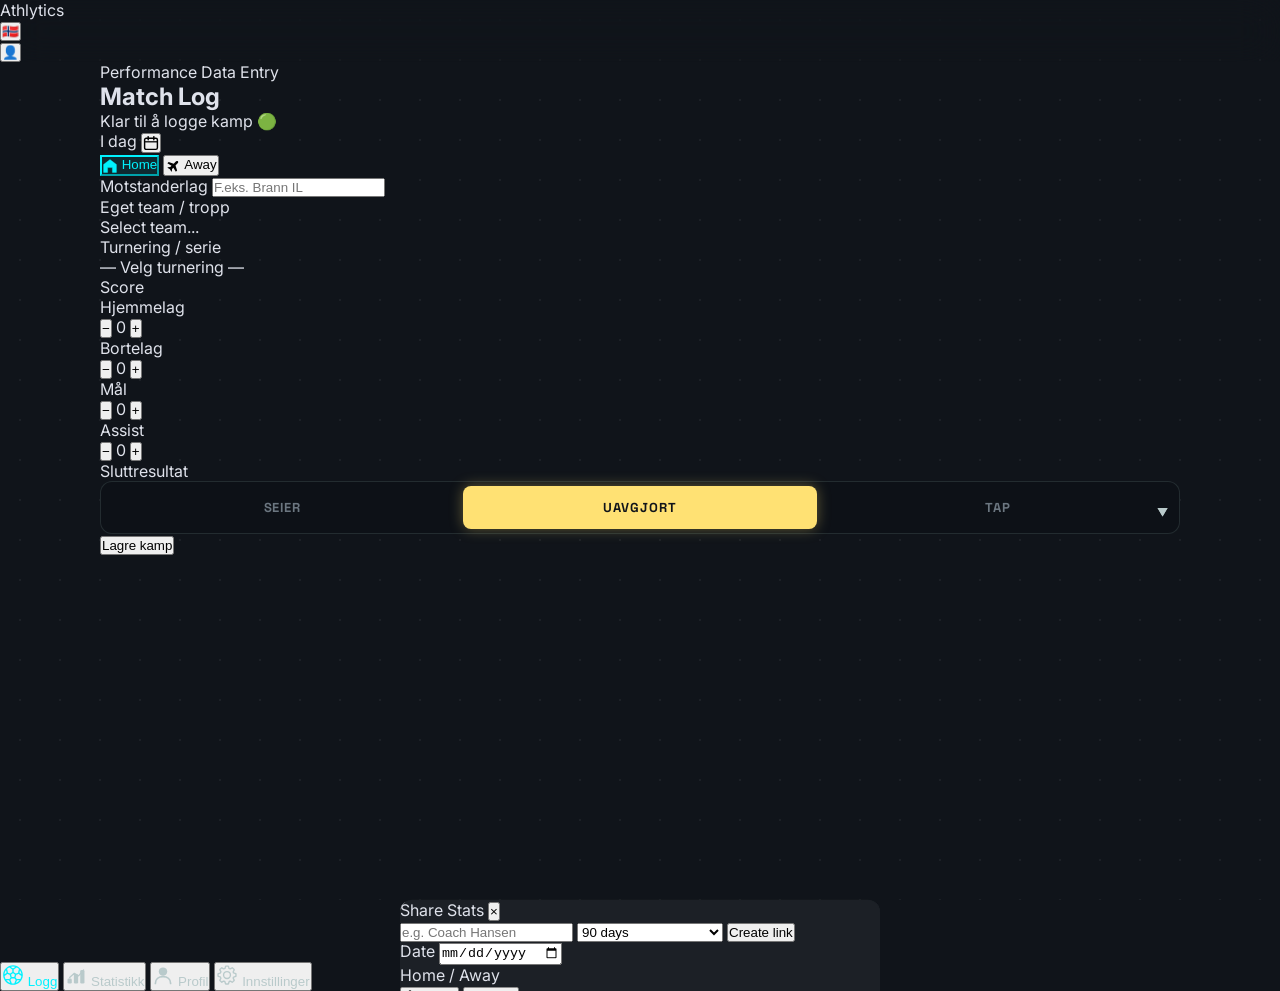
==== commit a74184b0: "feat(log): replace result display with segmented VICTORY/DRAW/LOSS control Co-Authored-By: Claude So" ====
--- a/app.html
+++ b/app.html
@@ -256,8 +256,12 @@
 
     <!-- Result -->
     <div>
-      <label class="block text-[10px] font-headline font-semibold uppercase tracking-wider text-on-surface-variant mb-1.5" id="label-result" data-i18n="label_result">Result</label>
-      <div id="result-display" class="result-auto text-center font-headline font-bold text-lg py-3 rounded-lg border border-outline-variant/40 bg-surface-container text-on-surface-variant">–</div>
+      <label class="block text-[10px] font-headline font-semibold uppercase tracking-wider text-on-surface-variant mb-2 text-center" id="label-result">Final Outcome</label>
+      <div class="result-segment-track">
+        <div id="result-seg-wins" class="result-segment"></div>
+        <div id="result-seg-draw" class="result-segment"></div>
+        <div id="result-seg-loss" class="result-segment"></div>
+      </div>
     </div>
 
     <!-- Submit -->
--- a/style.css
+++ b/style.css
@@ -1,3 +1,13 @@
+/* ── DESIGN TOKENS (used by JS inline styles) ── */
+:root {
+  --lime:   #00f2ff;
+  --gold:   #ffe173;
+  --danger: #ffb4ab;
+  --muted:  #b9cacb;
+  --white:  #dfe2eb;
+  --border: rgba(58,73,75,0.4);
+}
+
 /* ── RESET & BASE ── */
 *, *::before, *::after { box-sizing: border-box; margin: 0; padding: 0; -webkit-tap-highlight-color: transparent; }
 html, body { height: 100%; }
@@ -61,6 +71,33 @@
 .draw { color: #ffe173; border-color: #ffe173; }
 .loss { color: #ffb4ab; border-color: #ffb4ab; }
 
+/* ── RESULT SEGMENT CONTROL ── */
+.result-segment-track {
+  display: grid;
+  grid-template-columns: repeat(3, 1fr);
+  background: #0d1117;
+  border-radius: 12px;
+  border: 1px solid rgba(58,73,75,0.5);
+  padding: 4px;
+  gap: 3px;
+}
+.result-segment {
+  padding: 13px 8px;
+  text-align: center;
+  font-family: 'Space Grotesk', sans-serif;
+  font-weight: 700;
+  font-size: 13px;
+  letter-spacing: 0.07em;
+  text-transform: uppercase;
+  border-radius: 8px;
+  color: #6b7680;
+  transition: background 0.2s, color 0.2s, box-shadow 0.2s;
+}
+.result-segment.active { color: #10141a; }
+#result-seg-wins.active  { background: #00f2ff; box-shadow: 0 0 14px rgba(0,242,255,0.35); }
+#result-seg-draw.active  { background: #ffe173; box-shadow: 0 0 14px rgba(255,225,115,0.35); }
+#result-seg-loss.active  { background: #ffb4ab; box-shadow: 0 0 14px rgba(255,180,171,0.35); }
+
 .match-type-mini-btn.active { background: rgba(0,242,255,0.1); border-color: #00f2ff; color: #00f2ff; }
 .match-type-mini-btn.active .match-svg-icon { background-color: #00f2ff; }
 .toggle-btn.active { background: rgba(0,242,255,0.1); border-color: #00f2ff; color: #00f2ff; }
@@ -72,7 +109,8 @@
 .team-chevron { position: absolute; right: 12px; top: 50%; transform: translateY(-50%); color: #b9cacb; font-size: 11px; transition: transform 0.15s, color 0.15s; pointer-events: none; }
 .team-chevron.open { transform: translateY(-50%) rotate(180deg); color: #00f2ff; }
 
-.stats-view-btn.active { background: rgba(0,242,255,0.1); color: #00f2ff; }
+.stats-view-btn { border-radius: 6px; }
+.stats-view-btn.active { background: #262a31; color: #00f2ff; box-shadow: 0 0 0 1px rgba(0,242,255,0.25); }
 .season-pill.active { background: #00f2ff; color: #00363a; border-color: #00f2ff; }
 
 .modal-backdrop { display: none; position: fixed; inset: 0; background: rgba(0,0,0,0.7); z-index: 100; }
@@ -168,6 +206,67 @@
 .streak-dot.d { background: rgba(255,225,115,0.2); color: #ffe173; }
 .streak-dot.l { background: rgba(255,180,171,0.2); color: #ffb4ab; }
 
+/* ── STAT ROW CARD ── */
+.stat-row-card { background: #1c2026; border-radius: 8px; padding: 14px 16px; margin-bottom: 8px; border: 1px solid rgba(58,73,75,0.4); }
+.stat-row-title { font-family: 'Space Grotesk', sans-serif; font-size: 10px; font-weight: 600; letter-spacing: 0.1em; text-transform: uppercase; color: #b9cacb; margin-bottom: 10px; }
+.stat-row { display: flex; justify-content: space-between; align-items: center; padding: 4px 0; }
+.stat-row-label { font-size: 13px; color: #b9cacb; }
+.stat-row-value { font-family: 'Space Grotesk', sans-serif; font-size: 14px; font-weight: 600; color: #dfe2eb; }
+
+/* ── FORM STREAK BOXES ── */
+.form-streak-boxes { display: flex; gap: 4px; flex-wrap: wrap; }
+.form-streak-box { width: 24px; height: 24px; border-radius: 50%; display: flex; align-items: center; justify-content: center; font-family: 'Space Grotesk', sans-serif; font-size: 10px; font-weight: 700; }
+.form-streak-box.wins { background: rgba(0,242,255,0.2); color: #00f2ff; }
+.form-streak-box.draw { background: rgba(255,225,115,0.2); color: #ffe173; }
+.form-streak-box.loss { background: rgba(255,180,171,0.2); color: #ffb4ab; }
+
+/* ── WDL BAR SEGMENTS ── */
+.wdl-seg { height: 100%; }
+.wdl-seg.w { background: #00f2ff; }
+.wdl-seg.d { background: #ffe173; }
+.wdl-seg.l { background: #ffb4ab; }
+
+/* ── HOME / AWAY SECTION ── */
+.ha-grid { display: grid; grid-template-columns: 1fr 1fr; gap: 8px; }
+.ha-card { background: #262a31; border-radius: 8px; padding: 12px; border: 1px solid rgba(58,73,75,0.4); }
+.ha-card-title { font-family: 'Space Grotesk', sans-serif; font-size: 11px; font-weight: 700; letter-spacing: 0.08em; text-transform: uppercase; margin-bottom: 10px; }
+.ha-card-title.home { color: #00f2ff; }
+.ha-card-title.away { color: #ffe173; }
+.ha-nums { display: flex; justify-content: space-around; margin-bottom: 10px; }
+.ha-num { text-align: center; }
+.ha-num-val { font-family: 'Space Grotesk', sans-serif; font-size: 22px; font-weight: 700; line-height: 1; }
+.ha-num-val.lime   { color: #00f2ff; }
+.ha-num-val.gold   { color: #ffe173; }
+.ha-num-val.danger { color: #ffb4ab; }
+.ha-num-lbl { font-family: 'Space Grotesk', sans-serif; font-size: 9px; font-weight: 600; letter-spacing: 0.08em; text-transform: uppercase; color: #b9cacb; margin-top: 2px; }
+.ha-mini-bar { display: flex; height: 4px; border-radius: 2px; overflow: hidden; gap: 1px; }
+.ha-mini-seg { height: 100%; }
+
+/* ── TOURNAMENT SECTION ── */
+.tournament-stat-row { padding: 8px 0; border-bottom: 1px solid rgba(58,73,75,0.4); }
+.tournament-stat-row:last-child { border-bottom: none; }
+.tournament-stat-name { font-family: 'Space Grotesk', sans-serif; font-size: 13px; font-weight: 600; color: #dfe2eb; margin-bottom: 6px; }
+.tournament-stat-badges { display: flex; gap: 4px; align-items: center; flex-wrap: wrap; }
+.tournament-wdl-sep { width: 1px; height: 16px; background: rgba(58,73,75,0.6); margin: 0 2px; }
+
+/* ── OPPONENT SEARCH ── */
+.opponent-search-wrap { margin-bottom: 8px; }
+.opponent-search-field-wrap { position: relative; display: flex; align-items: center; }
+.opponent-search-icon { position: absolute; left: 12px; color: #b9cacb; font-size: 14px; pointer-events: none; }
+.opponent-search-input { width: 100%; background: #1c2026; border: 1px solid rgba(58,73,75,0.4); border-radius: 8px; padding: 10px 36px; color: #dfe2eb; font-family: 'Inter', sans-serif; font-size: 14px; outline: none; }
+.opponent-search-input:focus { border-color: #00f2ff; }
+.opponent-search-input::placeholder { color: #b9cacb; }
+.opponent-search-clear { position: absolute; right: 10px; background: none; border: none; color: #b9cacb; cursor: pointer; font-size: 14px; padding: 4px; }
+.opponent-search-clear:hover { color: #dfe2eb; }
+.opponent-search-row { padding: 8px 0; border-bottom: 1px solid rgba(58,73,75,0.4); }
+.opponent-search-row:last-child { border-bottom: none; }
+.opponent-search-name { font-family: 'Space Grotesk', sans-serif; font-size: 13px; font-weight: 600; color: #dfe2eb; margin-bottom: 6px; }
+.opponent-search-count { color: #b9cacb; font-size: 12px; font-weight: 400; }
+.opponent-search-badges { display: flex; gap: 4px; align-items: center; flex-wrap: wrap; }
+
+/* ── MATCH LIST HEADER ── */
+.match-list-header { font-family: 'Space Grotesk', sans-serif; font-size: 11px; font-weight: 600; letter-spacing: 0.1em; text-transform: uppercase; color: #b9cacb; margin: 16px 0 8px; }
+
 .pro-gate { position: relative; overflow: hidden; }
 .pro-gate-blur { filter: blur(4px); pointer-events: none; user-select: none; }
 .pro-gate-overlay { position: absolute; inset: 0; display: flex; flex-direction: column; align-items: center; justify-content: center; background: rgba(16,20,26,0.7); }
@@ -187,6 +286,93 @@
 .opponent-search::placeholder { color: #b9cacb; }
 
 .stats-section-title { font-family: 'Space Grotesk', sans-serif; font-size: 11px; font-weight: 600; text-transform: uppercase; letter-spacing: 0.1em; color: #b9cacb; margin-bottom: 8px; margin-top: 16px; }
+
+/* ── TEAM / TOURNAMENT LIST (profile tab) ── */
+.team-list-empty { font-size: 13px; color: #b9cacb; padding: 4px 0 8px; }
+.team-list-item { display: flex; align-items: center; gap: 8px; padding: 8px 10px; background: #181c22; border-radius: 8px; margin-bottom: 6px; }
+.team-star { background: none; border: none; font-size: 16px; color: #b9cacb; cursor: pointer; padding: 0 2px; line-height: 1; transition: color 0.15s; flex-shrink: 0; }
+.team-star.active { color: #ffe173; }
+.team-list-name { flex: 1; font-family: 'Inter', sans-serif; font-size: 14px; color: #dfe2eb; }
+.team-list-name.favoritt { color: #00f2ff; }
+.team-fav-badge { margin-left: 6px; font-family: 'Space Grotesk', sans-serif; font-size: 10px; font-weight: 700; letter-spacing: 0.08em; background: rgba(0,242,255,0.1); color: #00f2ff; border-radius: 4px; padding: 1px 6px; vertical-align: middle; }
+.team-list-del { background: none; border: none; color: #b9cacb; cursor: pointer; font-size: 18px; padding: 0 2px; border-radius: 4px; transition: color 0.15s; flex-shrink: 0; }
+.team-list-del:hover { color: #ffb4ab; }
+
+/* ── TEAM DROPDOWN OPTIONS ── */
+.team-option { padding: 10px 14px; font-family: 'Inter', sans-serif; font-size: 14px; color: #dfe2eb; cursor: pointer; display: flex; justify-content: space-between; align-items: center; transition: background 0.12s; }
+.team-option:hover { background: rgba(0,242,255,0.06); }
+.team-option.selected { color: #00f2ff; }
+.team-option-add { color: #b9cacb; font-style: italic; border-top: 1px solid rgba(58,73,75,0.4); margin-top: 2px; }
+.team-option-add:hover { background: rgba(0,242,255,0.06); color: #00f2ff; }
+
+/* ── ANALYSIS / CHARTS ── */
+.form-section { margin-bottom: 8px; }
+.season-selector { display: flex; gap: 6px; flex-wrap: wrap; }
+
+.chart-card { background: #1c2026; border-radius: 8px; padding: 16px; margin-bottom: 8px; border: 1px solid rgba(58,73,75,0.4); }
+.chart-card-title { font-family: 'Space Grotesk', sans-serif; font-size: 11px; font-weight: 600; letter-spacing: 0.1em; text-transform: uppercase; color: #b9cacb; margin-bottom: 12px; }
+.chart-canvas-wrap { position: relative; width: 100%; }
+
+.chart-locked { position: relative; }
+.chart-locked-overlay { position: absolute; inset: 0; display: flex; flex-direction: column; align-items: center; justify-content: center; gap: 6px; background: rgba(16,20,26,0.75); border-radius: 8px; padding: 20px; text-align: center; }
+.chart-locked-icon { font-size: 28px; }
+.chart-locked-text { font-family: 'Space Grotesk', sans-serif; font-size: 14px; font-weight: 700; color: #dfe2eb; }
+.chart-locked-sub { font-size: 12px; color: #b9cacb; line-height: 1.4; }
+.chart-unlock-btn { margin-top: 4px; font-family: 'Space Grotesk', sans-serif; font-size: 12px; font-weight: 700; letter-spacing: 0.08em; text-transform: uppercase; background: #00f2ff; color: #00363a; border: none; border-radius: 8px; padding: 8px 20px; cursor: pointer; transition: background 0.15s; }
+.chart-unlock-btn:hover { background: #00dbe7; }
+
+.rating-pill { font-family: 'Space Grotesk', sans-serif; font-size: 11px; font-weight: 600; padding: 4px 10px; border-radius: 9999px; border: 1px solid rgba(58,73,75,0.5); background: transparent; color: #b9cacb; cursor: pointer; transition: all 0.15s; }
+.rating-pill:hover { border-color: #00f2ff; color: #00f2ff; }
+
+/* ── SHARE PAGE ── */
+.share-viewer-body { font-family: 'Inter', sans-serif; background: #10141a; color: #dfe2eb; min-height: 100vh; }
+
+.share-error-screen { display: flex; flex-direction: column; align-items: center; justify-content: center; min-height: 60vh; gap: 12px; padding: 40px 24px; text-align: center; }
+.share-error-icon { font-size: 40px; }
+.share-error-msg { font-size: 15px; color: #b9cacb; max-width: 320px; line-height: 1.5; }
+.share-error-link { font-family: 'Space Grotesk', sans-serif; font-size: 13px; font-weight: 700; letter-spacing: 0.08em; text-transform: uppercase; color: #00f2ff; margin-top: 8px; text-decoration: none; }
+
+.share-desktop-layout { display: flex; gap: 0; min-height: 100vh; max-width: 1080px; margin: 0 auto; }
+.share-sidebar { width: 260px; flex-shrink: 0; padding: 24px 20px; border-right: 1px solid rgba(58,73,75,0.4); position: sticky; top: 0; max-height: 100vh; overflow-y: auto; }
+.share-main { flex: 1; padding: 24px 20px; min-width: 0; }
+
+.share-sidebar-profile { display: flex; flex-direction: column; align-items: center; gap: 10px; text-align: center; }
+.share-avatar { width: 72px; height: 72px; border-radius: 50%; object-fit: cover; border: 2px solid rgba(0,242,255,0.3); }
+.share-avatar-placeholder { background: #262a31; }
+.share-profile-info { display: flex; flex-direction: column; gap: 3px; }
+.share-profile-name { font-family: 'Space Grotesk', sans-serif; font-size: 16px; font-weight: 700; color: #dfe2eb; }
+.share-profile-club { font-size: 13px; color: #b9cacb; }
+.share-profile-team { font-size: 12px; color: #00f2ff; }
+
+.share-sidebar-divider { height: 1px; background: rgba(58,73,75,0.4); margin: 16px 0; }
+.share-sidebar-section { margin-bottom: 16px; }
+.share-sidebar-section-label { font-family: 'Space Grotesk', sans-serif; font-size: 10px; font-weight: 600; letter-spacing: 0.12em; text-transform: uppercase; color: #b9cacb; margin-bottom: 8px; }
+
+.match-item { display: flex; align-items: center; gap: 10px; background: #1c2026; border: 1px solid rgba(58,73,75,0.4); border-radius: 8px; padding: 10px 12px; margin-bottom: 6px; }
+.match-result { width: 28px; height: 28px; border-radius: 6px; display: flex; align-items: center; justify-content: center; font-family: 'Space Grotesk', sans-serif; font-size: 11px; font-weight: 700; flex-shrink: 0; }
+.match-result.wins { background: rgba(0,242,255,0.15); color: #00f2ff; }
+.match-result.draw { background: rgba(255,225,115,0.15); color: #ffe173; }
+.match-result.loss { background: rgba(255,180,171,0.15); color: #ffb4ab; }
+.match-info { flex: 1; min-width: 0; }
+.match-title-row { display: flex; align-items: center; gap: 6px; margin-bottom: 2px; }
+.match-opponent { font-family: 'Space Grotesk', sans-serif; font-size: 13px; font-weight: 600; color: #dfe2eb; white-space: nowrap; overflow: hidden; text-overflow: ellipsis; }
+.match-team-name { font-size: 12px; color: #b9cacb; white-space: nowrap; }
+.match-meta { font-size: 11px; color: #b9cacb; }
+.match-score { font-family: 'Space Grotesk', sans-serif; font-size: 15px; font-weight: 700; color: #dfe2eb; flex-shrink: 0; }
+
+.page-info { font-size: 12px; color: #b9cacb; display: flex; align-items: center; }
+
+.chart-section { margin-bottom: 20px; }
+.chart-section-title { font-family: 'Space Grotesk', sans-serif; font-size: 13px; font-weight: 700; color: #dfe2eb; margin-bottom: 4px; }
+.chart-section-desc { font-size: 12px; color: #b9cacb; margin-bottom: 10px; }
+.chart-wrap { background: #1c2026; border-radius: 8px; padding: 12px; border: 1px solid rgba(58,73,75,0.4); }
+
+@media (max-width: 640px) {
+  .share-desktop-layout { flex-direction: column; }
+  .share-sidebar { width: 100%; position: static; max-height: none; border-right: none; border-bottom: 1px solid rgba(58,73,75,0.4); padding: 16px; }
+  .share-sidebar-profile { flex-direction: row; text-align: left; }
+  .share-main { padding: 16px; }
+}
 
 /* ── DESKTOP TWO-COLUMN STATS ── */
 @media (min-width: 900px) {
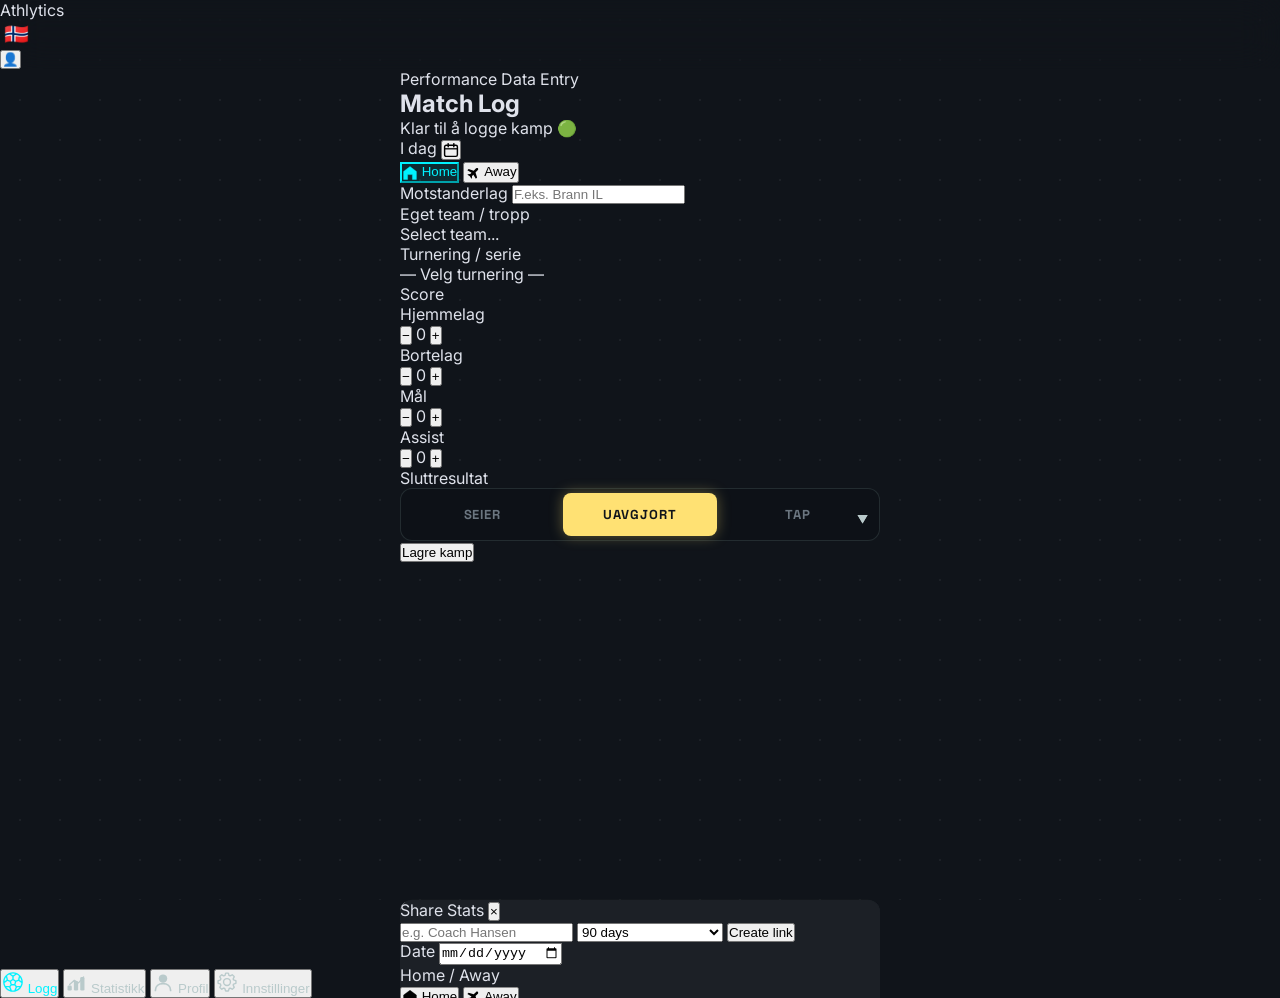
==== commit af9be364: "feat(export): add season selector row to export card" ====
--- a/app.html
+++ b/app.html
@@ -66,7 +66,7 @@
     <div class="flex items-center gap-3">
       <div class="lang-picker-wrap relative">
         <button class="lang-flag-btn text-xl p-1 rounded" id="lang-flag-btn-global" data-action="toggleLangPicker" title="Change language"></button>
-        <div class="lang-picker-dropdown hidden absolute right-0 top-9 bg-surface-container border border-outline-variant/40 rounded-xl overflow-hidden z-50 shadow-lg min-w-[140px]" id="lang-picker-dropdown-global">
+        <div class="lang-picker-dropdown absolute right-0 top-9 bg-surface-container border border-outline-variant/40 rounded-xl overflow-hidden z-50 shadow-lg min-w-[140px]" id="lang-picker-dropdown-global">
           <button class="flex items-center gap-2 w-full px-4 py-3 text-on-surface font-body text-sm hover:bg-primary-container/10 text-left" data-action="setLang" data-lang="no"><img src="/icons/flag-no.svg" alt="" class="flag-svg-icon"> Norsk</button>
           <button class="flex items-center gap-2 w-full px-4 py-3 text-on-surface font-body text-sm hover:bg-primary-container/10 text-left" data-action="setLang" data-lang="en"><img src="/icons/flag-en.svg" alt="" class="flag-svg-icon"> English</button>
         </div>
@@ -310,6 +310,7 @@
         </div>
       </div>
       <div id="stats-content-analyse"></div>
+      <div id="stats-match-history"></div>
     </div>
   </div>
 
@@ -469,6 +470,10 @@
         <span class="text-[10px] font-headline font-bold px-2 py-0.5 rounded-full bg-tertiary-fixed/10 text-tertiary-fixed border border-tertiary-fixed/30">⭐ Premium</span>
       </div>
       <p class="export-desc text-on-surface-variant text-xs font-body mb-3" data-i18n="export_desc">Download your match history as CSV or PDF.</p>
+      <div class="export-season-row">
+        <span data-i18n="export_season">Season</span>
+        <select id="export-season-select"></select>
+      </div>
       <div class="export-btns flex gap-2">
         <button class="export-btn flex-1 py-2.5 bg-surface-container-high border border-outline-variant/40 rounded-lg text-on-surface font-headline font-semibold text-sm" data-action="exportCSV" data-i18n="export_csv">📊 CSV</button>
         <button class="export-btn pdf-btn flex-1 py-2.5 bg-surface-container-high border border-outline-variant/40 rounded-lg text-on-surface font-headline font-semibold text-sm" data-action="exportPDF" data-i18n="export_pdf">📄 PDF</button>
--- a/style.css
+++ b/style.css
@@ -109,7 +109,8 @@
 .team-chevron { position: absolute; right: 12px; top: 50%; transform: translateY(-50%); color: #b9cacb; font-size: 11px; transition: transform 0.15s, color 0.15s; pointer-events: none; }
 .team-chevron.open { transform: translateY(-50%) rotate(180deg); color: #00f2ff; }
 
-.stats-view-btn { border-radius: 6px; }
+.stats-view-toggle { display: flex; background: #10141a; border-radius: 10px; padding: 4px; gap: 4px; }
+.stats-view-btn { flex: 1; padding: 8px; border-radius: 6px; border: none; background: none; color: #b9cacb; font-family: 'Space Grotesk', sans-serif; font-size: 14px; font-weight: 600; cursor: pointer; transition: all 0.15s; }
 .stats-view-btn.active { background: #262a31; color: #00f2ff; box-shadow: 0 0 0 1px rgba(0,242,255,0.25); }
 .season-pill.active { background: #00f2ff; color: #00363a; border-color: #00f2ff; }
 
@@ -148,11 +149,38 @@
 
 .date-input-hidden { position: absolute; opacity: 0; pointer-events: none; width: 1px; height: 1px; }
 .flag-svg-icon { width: 22px; height: 16px; border-radius: 2px; vertical-align: middle; }
+.lang-flag-btn { background: none; border: none; cursor: pointer; font-size: 20px; padding: 4px; border-radius: 6px; line-height: 1; }
+.lang-picker-wrap { position: relative; }
+.lang-picker-dropdown { display: none; }
+.lang-picker-dropdown.open { display: block !important; position: absolute; right: 0; top: calc(100% + 4px); background: #1c2026; border: 1px solid rgba(58,73,75,0.4); border-radius: 12px; overflow: hidden; z-index: 50; min-width: 140px; box-shadow: 0 4px 16px rgba(0,0,0,0.4); }
+.lang-picker-dropdown button { display: flex; align-items: center; gap: 8px; width: 100%; padding: 10px 16px; background: none; border: none; color: #dfe2eb; font-family: 'Inter', sans-serif; font-size: 14px; cursor: pointer; text-align: left; }
+.lang-picker-dropdown button:hover { background: rgba(0,242,255,0.06); }
 
 .tab-profile-badge { position: absolute; top: -2px; right: -4px; width: 8px; height: 8px; background: #00f2ff; border-radius: 50%; display: none; }
 .tab-profile-badge.show { display: block; }
 
 canvas { max-width: 100%; }
+
+/* ── ASSESSMENT ── */
+#modal-assessment-body { padding: 16px 20px 0; }
+.assessment-rows { display: flex; flex-direction: column; gap: 12px; }
+.assessment-heading { font-family: 'Space Grotesk', sans-serif; font-size: 11px; font-weight: 700; color: #b9cacb; text-transform: uppercase; letter-spacing: 0.08em; }
+.assessment-grid { display: flex; flex-direction: column; gap: 10px; }
+.assessment-row { display: flex; align-items: center; gap: 8px; }
+.assessment-cat-label { font-family: 'Space Grotesk', sans-serif; font-size: 13px; font-weight: 600; color: #dfe2eb; flex: 0 0 76px; }
+.assessment-num-btns { display: flex; gap: 4px; }
+.assessment-num-btn { width: 34px; height: 34px; border-radius: 8px; border: 1px solid rgba(58,73,75,0.5); background: #262a31; color: #b9cacb; font-family: 'Space Grotesk', sans-serif; font-size: 13px; font-weight: 700; cursor: pointer; transition: background 0.15s, border-color 0.15s, color 0.15s; }
+.assessment-num-btn.active { background: rgba(0,242,255,0.12); border-color: #00f2ff; color: #00f2ff; }
+.assessment-rating-hint { font-family: 'Inter', sans-serif; font-size: 11px; color: #00f2ff; flex: 1; text-align: right; white-space: nowrap; overflow: hidden; text-overflow: ellipsis; }
+.modal-divider { height: 1px; background: rgba(58,73,75,0.4); margin: 8px 0; }
+.assessment-textarea-wrap { display: flex; flex-direction: column; gap: 4px; }
+.assessment-textarea-label { font-family: 'Space Grotesk', sans-serif; font-size: 10px; font-weight: 700; text-transform: uppercase; letter-spacing: 0.08em; color: #b9cacb; }
+.assessment-textarea { width: 100%; background: #262a31; border: 1px solid rgba(58,73,75,0.4); border-radius: 8px; padding: 10px 12px; color: #dfe2eb; font-family: 'Inter', sans-serif; font-size: 13px; resize: vertical; min-height: 72px; outline: none; box-sizing: border-box; }
+.assessment-textarea:focus { border-color: #00f2ff; }
+.assessment-lock-overlay { position: relative; background: rgba(16,20,26,0.85); border-radius: 10px; padding: 20px 16px; text-align: center; margin-top: 8px; border: 1px solid rgba(58,73,75,0.4); }
+.pro-lock-title { font-family: 'Space Grotesk', sans-serif; font-size: 14px; font-weight: 700; color: #ffe173; margin-bottom: 6px; }
+.pro-lock-desc { font-family: 'Inter', sans-serif; font-size: 12px; color: #b9cacb; margin-bottom: 12px; }
+.pro-lock-btn { background: rgba(255,225,115,0.12); border: 1px solid rgba(255,225,115,0.4); color: #ffe173; font-family: 'Space Grotesk', sans-serif; font-size: 12px; font-weight: 700; border-radius: 8px; padding: 8px 20px; cursor: pointer; }
 
 /* ── JS-RENDERED COMPONENTS ── */
 .stat-grid { display: grid; grid-template-columns: repeat(3, 1fr); gap: 8px; margin-bottom: 12px; }
@@ -214,6 +242,7 @@
 .stat-row-value { font-family: 'Space Grotesk', sans-serif; font-size: 14px; font-weight: 600; color: #dfe2eb; }
 
 /* ── FORM STREAK BOXES ── */
+.form-streak-empty { font-size: 13px; color: #b9cacb; }
 .form-streak-boxes { display: flex; gap: 4px; flex-wrap: wrap; }
 .form-streak-box { width: 24px; height: 24px; border-radius: 50%; display: flex; align-items: center; justify-content: center; font-family: 'Space Grotesk', sans-serif; font-size: 10px; font-weight: 700; }
 .form-streak-box.wins { background: rgba(0,242,255,0.2); color: #00f2ff; }
@@ -335,6 +364,10 @@
 .share-desktop-layout { display: flex; gap: 0; min-height: 100vh; max-width: 1080px; margin: 0 auto; }
 .share-sidebar { width: 260px; flex-shrink: 0; padding: 24px 20px; border-right: 1px solid rgba(58,73,75,0.4); position: sticky; top: 0; max-height: 100vh; overflow-y: auto; }
 .share-main { flex: 1; padding: 24px 20px; min-width: 0; }
+.share-page-header { display: flex; align-items: center; justify-content: space-between; gap: 12px; margin-bottom: 16px; flex-wrap: wrap; }
+.share-page-title { font-family: 'Space Grotesk', sans-serif; font-size: 20px; font-weight: 700; color: #dfe2eb; }
+.share-page-cta { font-family: 'Space Grotesk', sans-serif; font-size: 12px; font-weight: 600; color: #00f2ff; text-decoration: none; white-space: nowrap; opacity: 0.85; transition: opacity 0.15s; }
+.share-page-cta:hover { opacity: 1; }
 
 .share-sidebar-profile { display: flex; flex-direction: column; align-items: center; gap: 10px; text-align: center; }
 .share-avatar { width: 72px; height: 72px; border-radius: 50%; object-fit: cover; border: 2px solid rgba(0,242,255,0.3); }
@@ -374,10 +407,32 @@
   .share-main { padding: 16px; }
 }
 
+/* ── SHARE PANEL TOKEN LIST ── */
+.share-no-links { font-size: 13px; color: #b9cacb; text-align: center; padding: 20px 0; }
+.share-section-label { font-family: 'Space Grotesk', sans-serif; font-size: 10px; font-weight: 600; letter-spacing: 0.12em; text-transform: uppercase; color: #b9cacb; margin: 16px 0 8px; }
+.share-section-expired { color: #b9cacb; opacity: 0.6; }
+.share-token-row { background: #1c2026; border: 1px solid rgba(58,73,75,0.4); border-radius: 10px; padding: 12px 14px; margin-bottom: 8px; }
+.share-token-row.share-token-expired { opacity: 0.5; }
+.share-token-info { display: flex; align-items: center; justify-content: space-between; gap: 8px; margin-bottom: 6px; }
+.share-token-label { font-family: 'Space Grotesk', sans-serif; font-size: 13px; font-weight: 600; color: #dfe2eb; }
+.share-token-expiry { font-size: 11px; color: #b9cacb; white-space: nowrap; }
+.share-badge-expired { color: #ffb4ab; }
+.share-token-url { font-size: 11px; color: #b9cacb; word-break: break-all; margin-bottom: 8px; opacity: 0.7; }
+.share-token-actions { display: flex; gap: 8px; }
+.share-btn-copy { flex: 1; padding: 7px 12px; background: rgba(0,242,255,0.1); border: 1px solid rgba(0,242,255,0.3); border-radius: 7px; font-family: 'Space Grotesk', sans-serif; font-size: 12px; font-weight: 600; color: #00f2ff; cursor: pointer; transition: background 0.15s, border-color 0.15s; }
+.share-btn-copy:hover { background: rgba(0,242,255,0.18); border-color: rgba(0,242,255,0.5); }
+.share-btn-delete { flex: 1; padding: 7px 12px; background: rgba(255,180,171,0.08); border: 1px solid rgba(255,180,171,0.2); border-radius: 7px; font-family: 'Space Grotesk', sans-serif; font-size: 12px; font-weight: 600; color: #ffb4ab; cursor: pointer; transition: background 0.15s, border-color 0.15s; }
+.share-btn-delete:hover { background: rgba(255,180,171,0.15); border-color: rgba(255,180,171,0.4); }
+
 /* ── DESKTOP TWO-COLUMN STATS ── */
 @media (min-width: 900px) {
   .screen { max-width: 1080px; }
-  #stats-desktop-grid { display: grid; grid-template-columns: 1fr 1fr; gap: 24px; }
-  .stats-view-toggle { display: none; }
+  #screen-log, #screen-profile, #screen-settings { max-width: 480px; }
+  #stats-desktop-grid { display: grid; grid-template-columns: 380px 1fr; gap: 24px; align-items: start; }
+  #screen-stats .stats-view-toggle { display: none !important; }
   #stats-content, #stats-content-analyse { display: block !important; }
-}
+  #stats-match-history { grid-column: 1 / -1; }
+  .match-list-grid { display: grid; grid-template-columns: 1fr 1fr; gap: 6px; }
+  .match-list-grid > * { min-width: 0; }
+}
+.analyse-col-header { font-family: 'Space Grotesk', sans-serif; font-size: 10px; font-weight: 600; letter-spacing: 0.15em; text-transform: uppercase; color: #b9cacb; margin-bottom: 12px; }
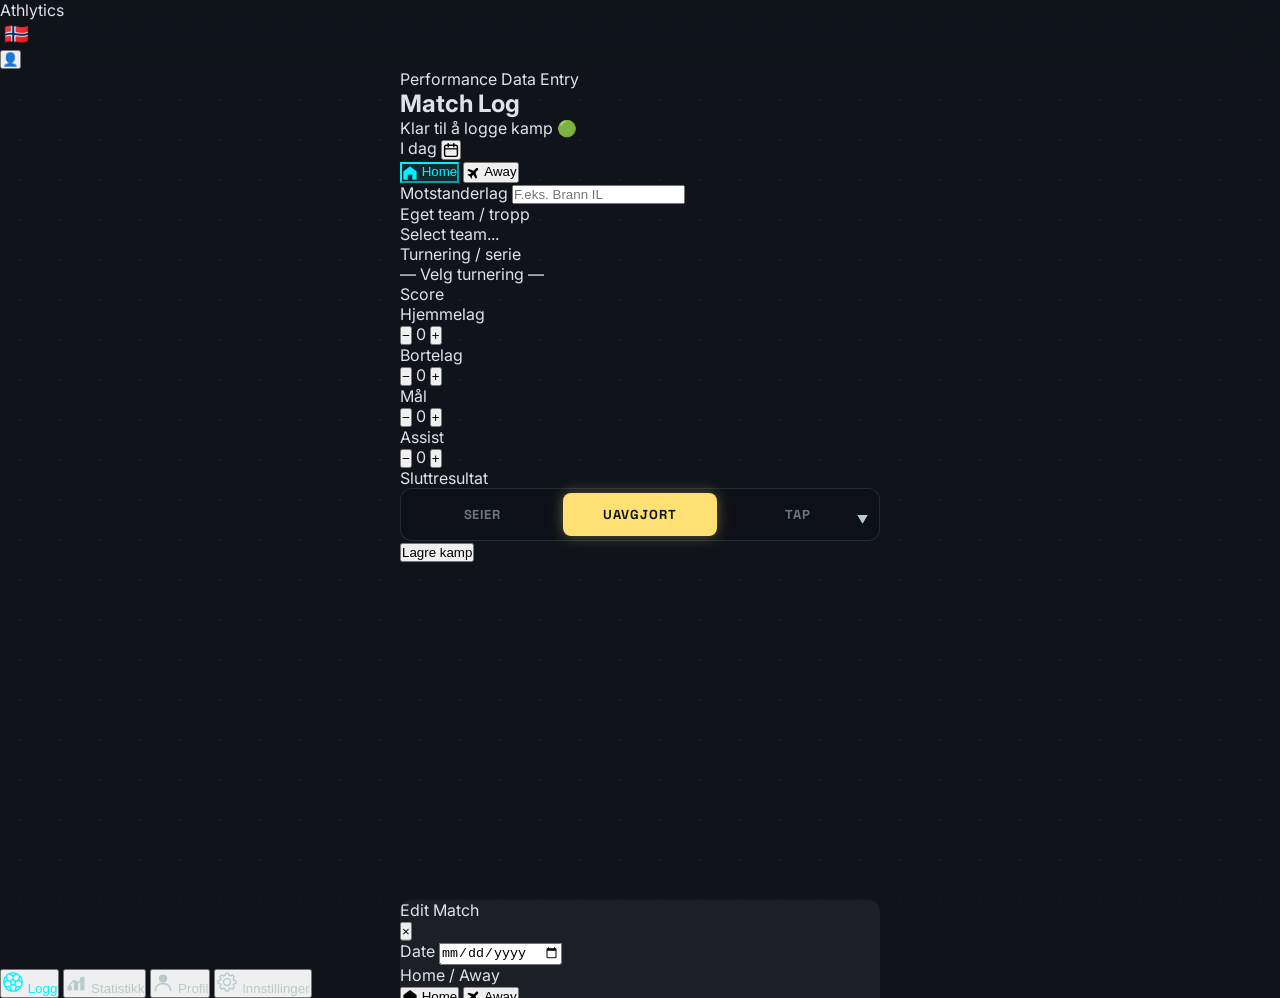
==== commit f7442f87: "fix(export): update season label on language switch, fix default for split-season format Co-Authored" ====
--- a/app.html
+++ b/app.html
@@ -471,7 +471,7 @@
       </div>
       <p class="export-desc text-on-surface-variant text-xs font-body mb-3" data-i18n="export_desc">Download your match history as CSV or PDF.</p>
       <div class="export-season-row">
-        <span data-i18n="export_season">Season</span>
+        <span>Season</span>
         <select id="export-season-select"></select>
       </div>
       <div class="export-btns flex gap-2">
--- a/style.css
+++ b/style.css
@@ -424,6 +424,37 @@
 .share-btn-delete { flex: 1; padding: 7px 12px; background: rgba(255,180,171,0.08); border: 1px solid rgba(255,180,171,0.2); border-radius: 7px; font-family: 'Space Grotesk', sans-serif; font-size: 12px; font-weight: 600; color: #ffb4ab; cursor: pointer; transition: background 0.15s, border-color 0.15s; }
 .share-btn-delete:hover { background: rgba(255,180,171,0.15); border-color: rgba(255,180,171,0.4); }
 
+/* ── EXPORT SEASON SELECTOR ── */
+.export-season-row {
+  display: flex;
+  align-items: center;
+  gap: 10px;
+  margin-bottom: 10px;
+}
+
+.export-season-row span {
+  font-size: 11px;
+  color: var(--muted);
+  white-space: nowrap;
+}
+
+#export-season-select {
+  flex: 1;
+  background: #262a31;
+  border: 1px solid rgba(255, 255, 255, 0.12);
+  border-radius: 8px;
+  color: var(--white);
+  font-size: 13px;
+  font-family: inherit;
+  padding: 7px 10px;
+  cursor: pointer;
+  outline: none;
+}
+
+#export-season-select:focus {
+  border-color: rgba(0, 242, 255, 0.5);
+}
+
 /* ── DESKTOP TWO-COLUMN STATS ── */
 @media (min-width: 900px) {
   .screen { max-width: 1080px; }
